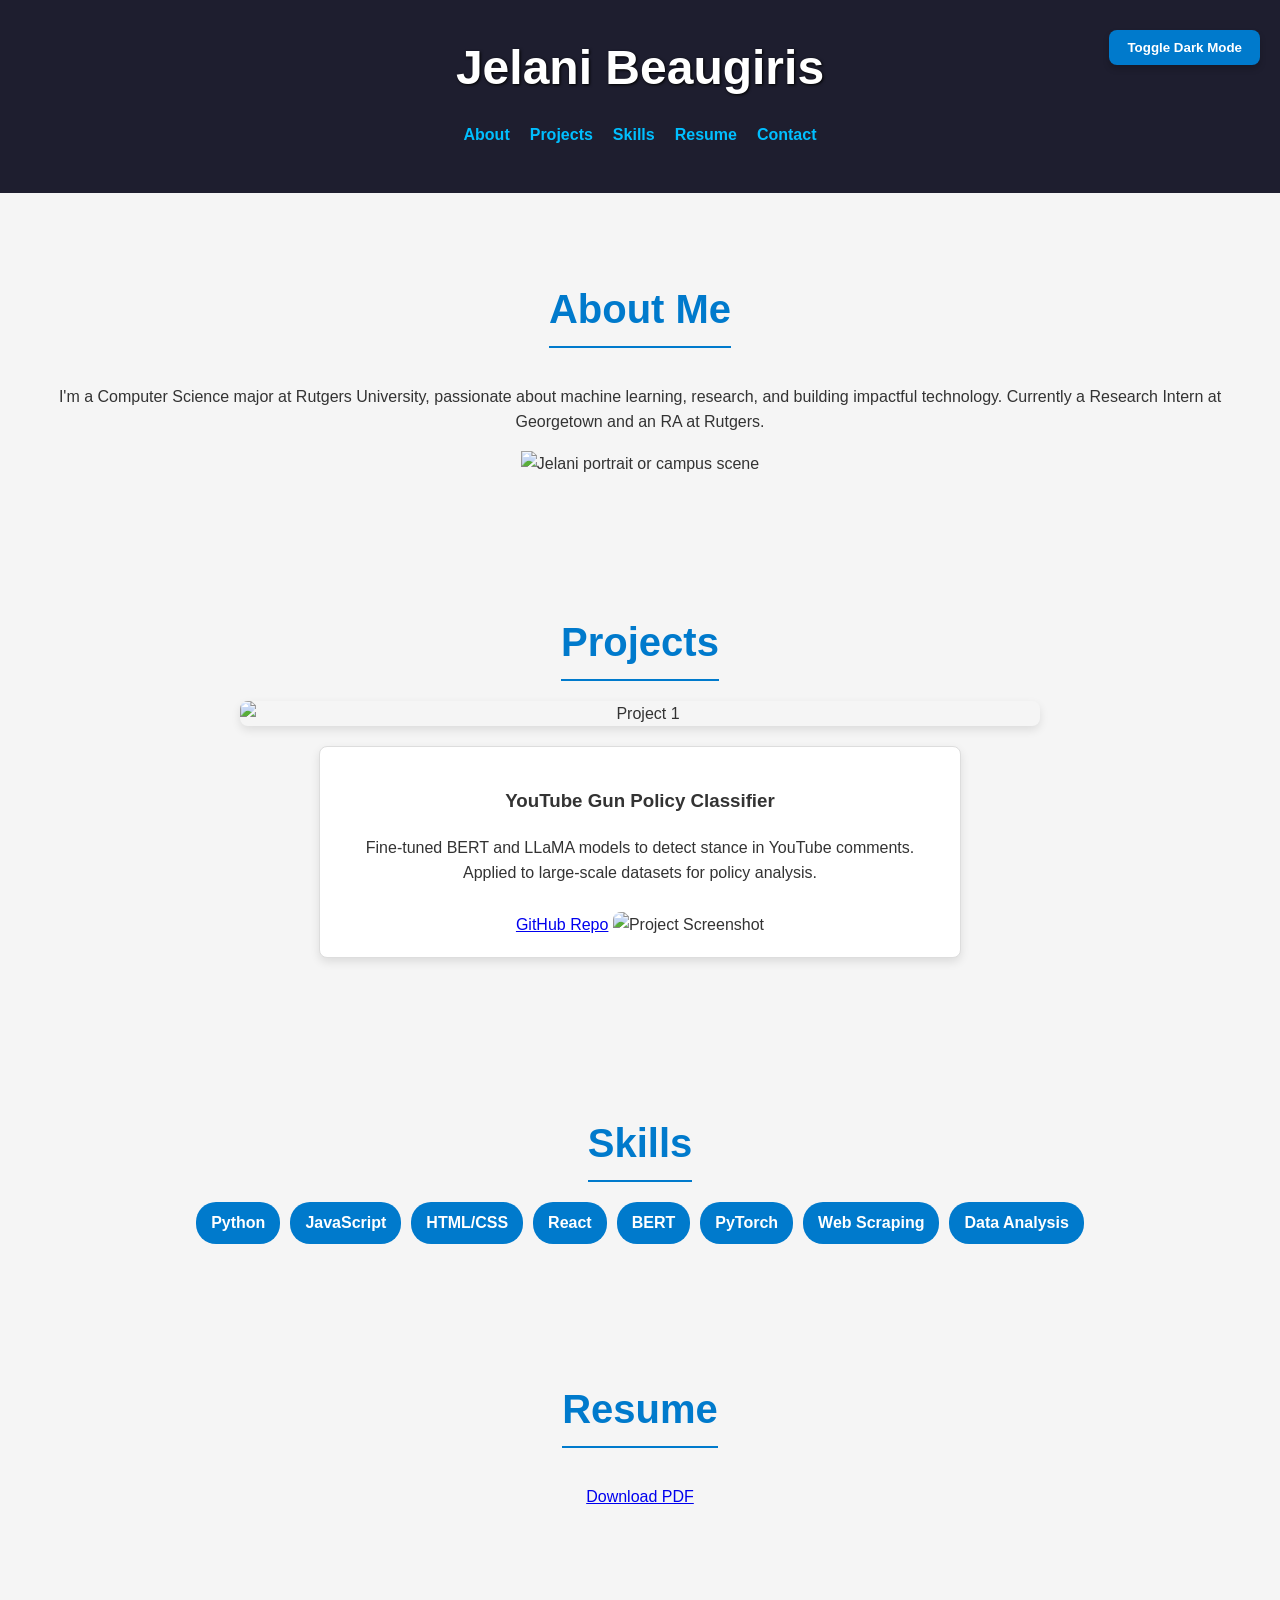
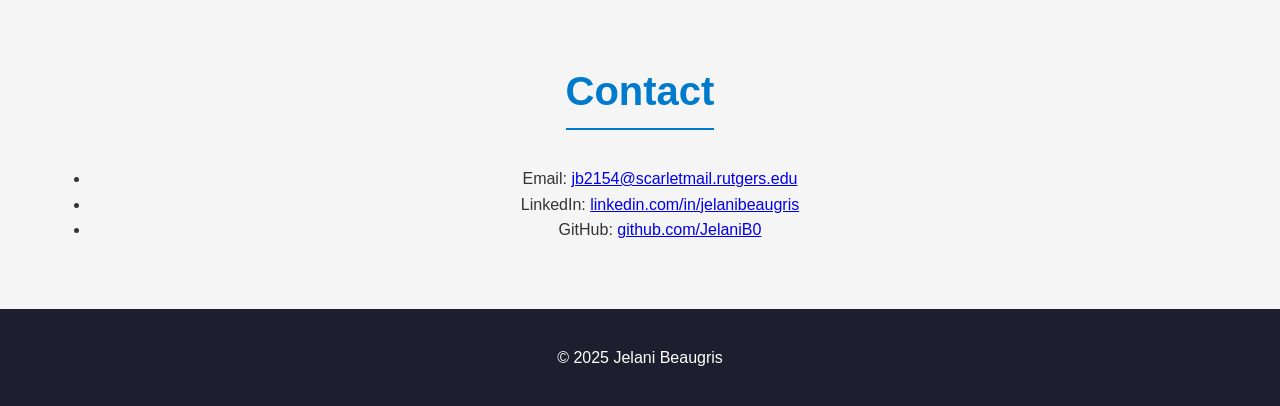
==== index.html @ 90a5022c "Initial commit" ====
<!DOCTYPE html>
<html lang="en">
<head>
  <meta charset="UTF-8">
  <meta name="viewport" content="width=device-width, initial-scale=1.0">
  <title>Jelani Beaugris | Portfolio</title>
  <link rel="stylesheet" href="style.css">
  <script defer src="script.js"></script>
  <style>
    body {
      font-family: 'Segoe UI', Tahoma, Geneva, Verdana, sans-serif;
      margin: 0;
      padding: 0;
      background-color: #f5f5f5;
      color: #333;
      transition: background-color 0.4s ease, color 0.4s ease;
    }

    header {
      background-color: #1e1e2f;
      color: white;
      padding: 30px;
      text-align: center;
      position: relative;
    }

    header h1 {
      font-size: 3em;
      margin: 0;
      text-shadow: 1px 1px 3px #000;
    }

    nav ul {
      list-style: none;
      padding: 0;
      display: flex;
      justify-content: center;
      margin-top: 15px;
    }

    nav li {
      margin: 0 15px;
    }

    nav a {
      text-decoration: none;
      color: #00bfff;
      font-weight: bold;
    }

    section {
      padding: 50px;
      text-align: center;
    }

    h2 {
      font-size: 2.5em;
      color: #007acc;
      border-bottom: 2px solid #007acc;
      display: inline-block;
      padding-bottom: 5px;
      margin-bottom: 20px;
    }

    .project {
      margin: 20px auto;
      padding: 20px;
      background: white;
      border-radius: 8px;
      max-width: 600px;
      box-shadow: 0 4px 10px rgba(0,0,0,0.1);
    }

    .project img {
      max-width: 100%;
      border-radius: 8px;
      margin-top: 10px;
    }

    #toggle-theme {
      position: absolute;
      top: 20px;
      right: 20px;
      padding: 10px 18px;
      background-color: #007acc;
      color: #fff;
      border: none;
      border-radius: 8px;
      cursor: pointer;
      font-weight: bold;
      z-index: 999;
      box-shadow: 0 4px 6px rgba(0, 0, 0, 0.2);
      transition: background-color 0.3s;
    }

    #toggle-theme:hover {
      background-color: #005f99;
    }

    .slider {
      max-width: 800px;
      margin: 0 auto;
      overflow: hidden;
      border-radius: 8px;
      box-shadow: 0 4px 10px rgba(0,0,0,0.1);
    }

    .slides {
      display: flex;
      width: 300%;
      animation: slide 12s infinite;
    }

    .slides img {
      width: 100%;
      object-fit: cover;
    }

    @keyframes slide {
      0% { transform: translateX(0); }
      33% { transform: translateX(-100%); }
      66% { transform: translateX(-200%); }
      100% { transform: translateX(0); }
    }

    .dark-mode {
      background-color: #121212;
      color: #e0e0e0;
    }

    .dark-mode header {
      background-color: #1a1a1a;
    }

    .dark-mode .project,
    .dark-mode section {
      background-color: #1e1e1e;
    }

    footer {
      text-align: center;
      padding: 20px;
      background-color: #1e1e2f;
      color: white;
    }

    .skills-list {
      display: flex;
      justify-content: center;
      flex-wrap: wrap;
      gap: 10px;
      font-weight: bold;
    }

    .skills-list span {
      background-color: #007acc;
      color: white;
      padding: 8px 15px;
      border-radius: 20px;
      animation: pop 0.6s ease-in-out;
    }

    @keyframes pop {
      0% { transform: scale(0.8); opacity: 0; }
      50% { transform: scale(1.1); opacity: 1; }
      100% { transform: scale(1); }
    }
  </style>
</head>
<body>
  <header>
    <button id="toggle-theme">Toggle Dark Mode</button>
    <h1>Jelani Beaugiris</h1>
    <nav>
      <ul>
        <li><a href="#about">About</a></li>
        <li><a href="#projects">Projects</a></li>
        <li><a href="#skills">Skills</a></li>
        <li><a href="#resume">Resume</a></li>
        <li><a href="#contact">Contact</a></li>
      </ul>
    </nav>
  </header>

  <section id="about">
    <h2>About Me</h2>
    <p>I'm a Computer Science major at Rutgers University, passionate about machine learning, research, and building impactful technology. Currently a Research Intern at Georgetown and an RA at Rutgers.</p>
    <img src="https://via.placeholder.com/400x200" alt="Jelani portrait or campus scene">
  </section>

  <section id="projects">
    <h2>Projects</h2>
    <div class="slider">
      <div class="slides">
        <img src="https://via.placeholder.com/800x300?text=Project+1" alt="Project 1">
        <img src="https://via.placeholder.com/800x300?text=Project+2" alt="Project 2">
        <img src="https://via.placeholder.com/800x300?text=Project+3" alt="Project 3">
      </div>
    </div>

    <div class="project">
      <h3>YouTube Gun Policy Classifier</h3>
      <p>Fine-tuned BERT and LLaMA models to detect stance in YouTube comments. Applied to large-scale datasets for policy analysis.</p>
      <a href="https://github.com/JelaniB0" target="_blank">GitHub Repo</a>
      <img src="https://via.placeholder.com/600x300" alt="Project Screenshot">
    </div>
  </section>

  <section id="skills">
    <h2>Skills</h2>
    <div class="skills-list">
      <span>Python</span>
      <span>JavaScript</span>
      <span>HTML/CSS</span>
      <span>React</span>
      <span>BERT</span>
      <span>PyTorch</span>
      <span>Web Scraping</span>
      <span>Data Analysis</span>
    </div>
  </section>

  <section id="resume">
    <h2>Resume</h2>
    <p><a href="resume.pdf" target="_blank">Download PDF</a></p>
  </section>

  <section id="contact">
    <h2>Contact</h2>
    <ul>
      <li>Email: <a href="mailto:jb2154@scarletmail.rutgers.edu">jb2154@scarletmail.rutgers.edu</a></li>
      <li>LinkedIn: <a href="https://linkedin.com/in/jelanibeaugris" target="_blank">linkedin.com/in/jelanibeaugris</a></li>
      <li>GitHub: <a href="https://github.com/JelaniB0" target="_blank">github.com/JelaniB0</a></li>
    </ul>
  </section>

  <footer>
    <p>&copy; 2025 Jelani Beaugris</p>
  </footer>

  <script>
    const toggleBtn = document.getElementById('toggle-theme');
    toggleBtn.addEventListener('click', () => {
      document.body.classList.toggle('dark-mode');
    });
  </script>
</body>
</html>
---- style.css ----
/* Main styles */
body {
  font-family: Arial, sans-serif;
  line-height: 1.6;
  margin: 0;
  padding: 0;
  background-color: #ffffff;
  color: #000000;
  transition: background-color 0.3s, color 0.3s;
}

body.dark-mode {
  background-color: #121212;
  color: #ffffff;
}

header {
  background-color: #f4f4f4;
  padding: 20px;
  text-align: center;
}

body.dark-mode header {
  background-color: #1e1e1e;
}

nav ul {
  list-style: none;
  padding: 0;
}

nav ul li {
  display: inline;
  margin: 0 10px;
}

section {
  padding: 20px;
}

.project {
  border: 1px solid #ddd;
  border-radius: 8px;
  padding: 15px;
  margin: 15px 0;
  transition: transform 0.3s ease, box-shadow 0.3s ease;
}

.project:hover {
  transform: scale(1.02);
  box-shadow: 0 4px 20px rgba(0, 0, 0, 0.1);
}

footer {
  text-align: center;
  padding: 15px;
  background-color: #f4f4f4;
}

body.dark-mode footer {
  background-color: #1e1e1e;
}

/* Toggle Button */
#toggle-theme {
  margin-top: 10px;
  padding: 8px 16px;
  background-color: #007acc;
  color: #fff;
  border: none;
  border-radius: 5px;
  cursor: pointer;
  font-weight: bold;
  transition: background-color 0.3s;
}

#toggle-theme:hover {
  background-color: #005f99;
}

/* Responsive Design */
@media (max-width: 600px) {
  nav ul li {
    display: block;
    margin: 10px 0;
  }

  header, section {
    padding: 10px;
  }

  .project {
    margin: 10px 0;
  }
}
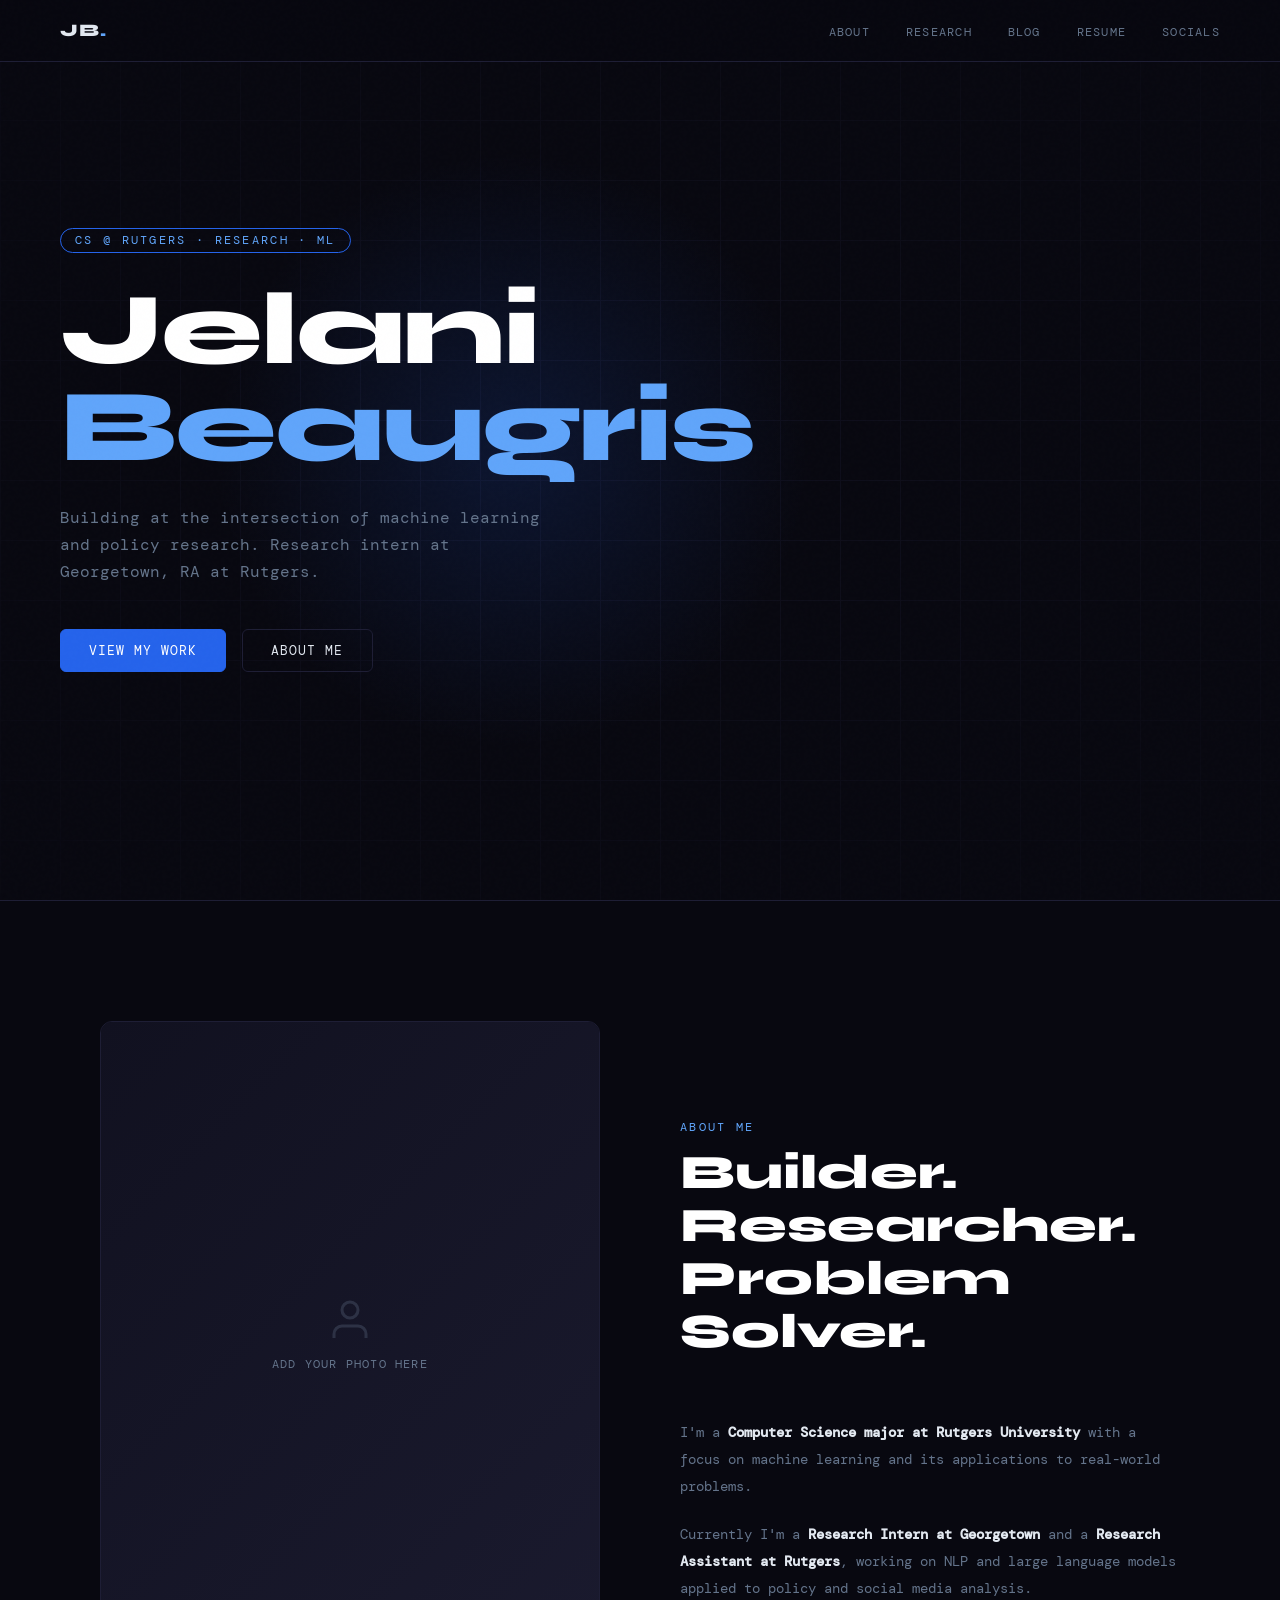
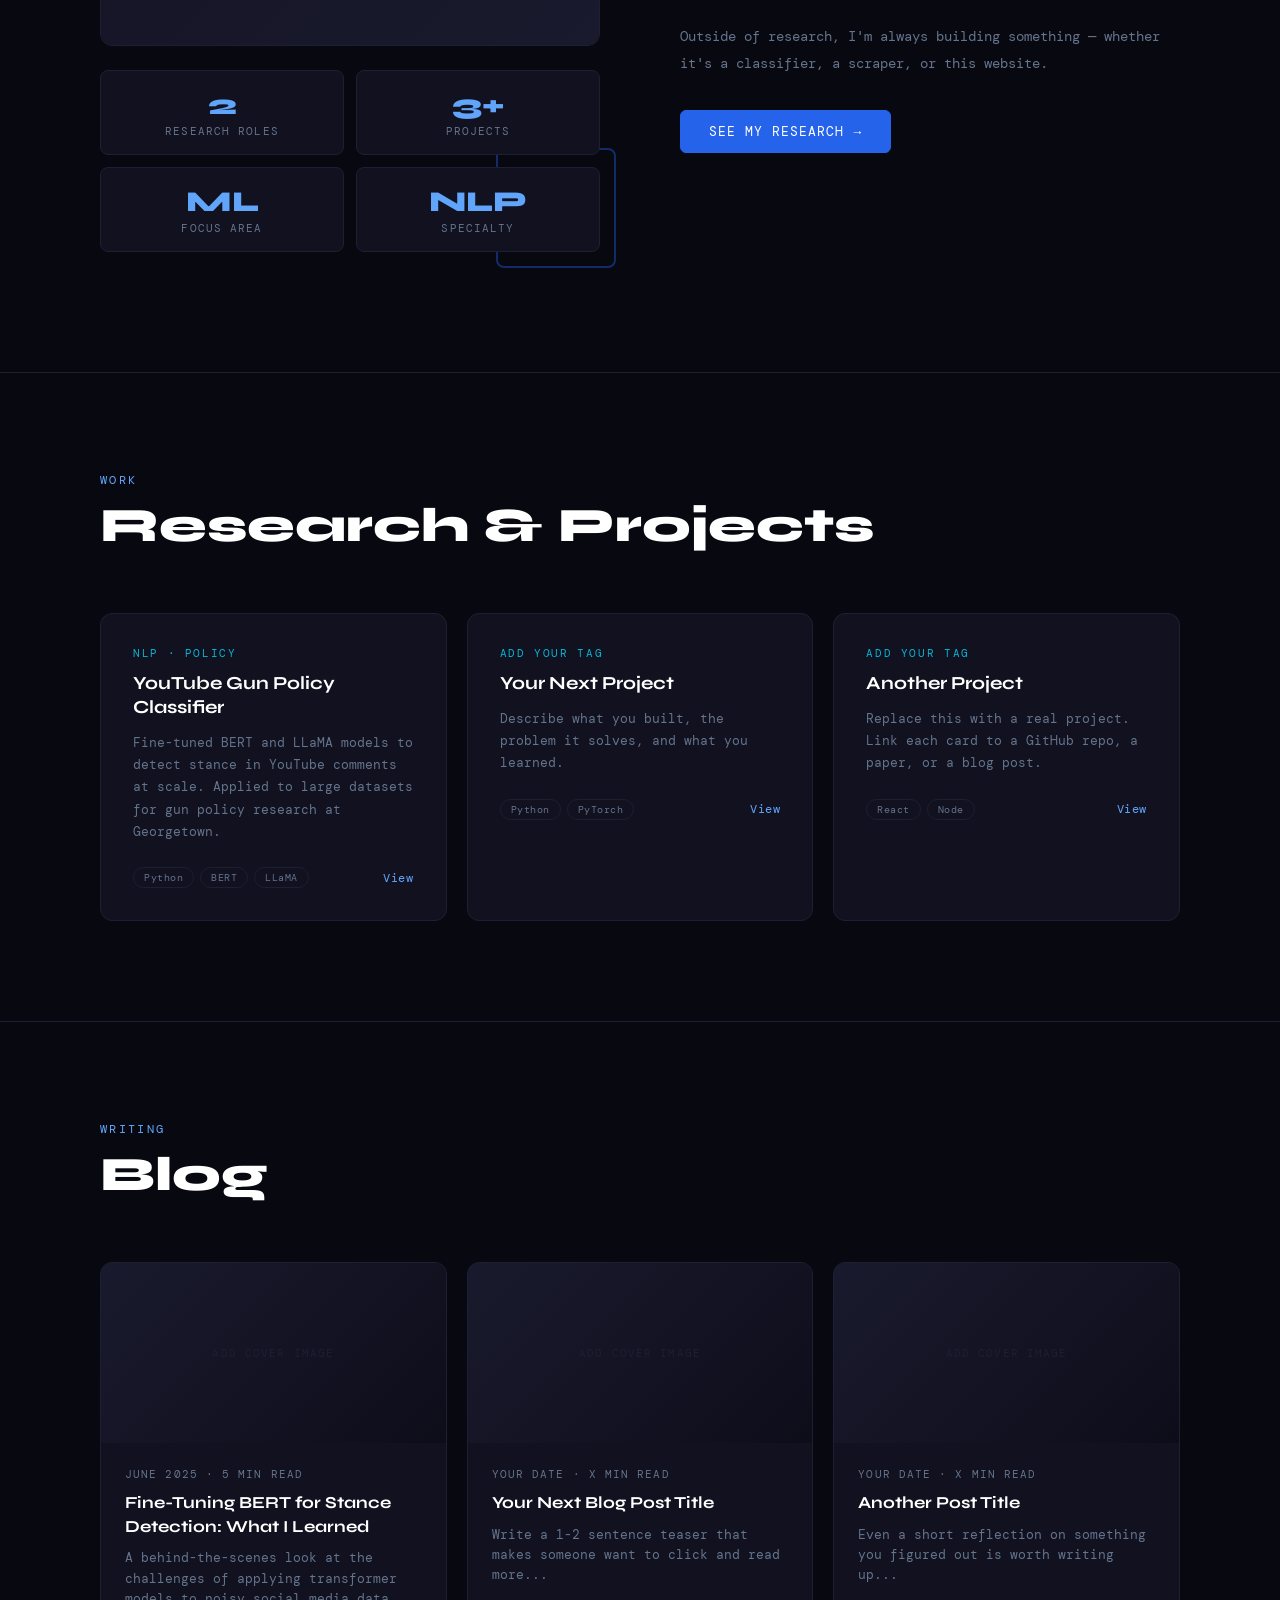
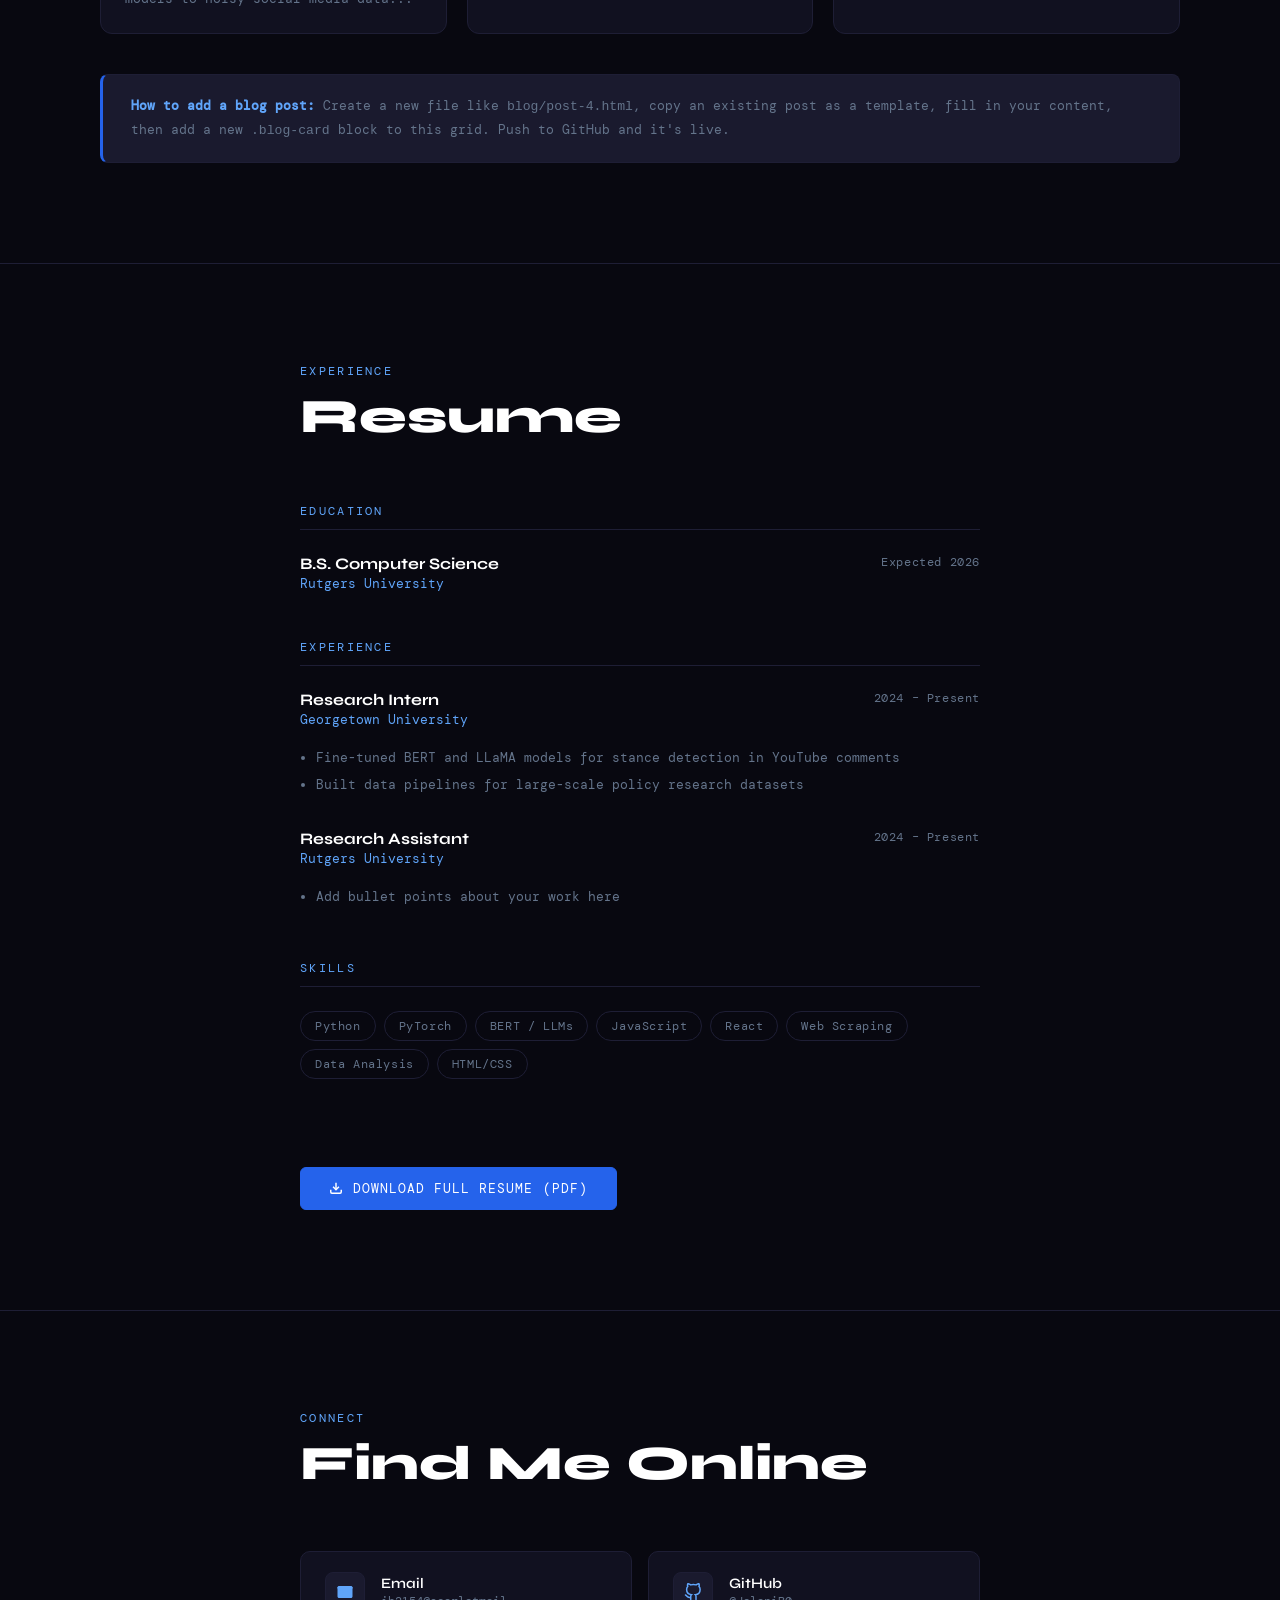
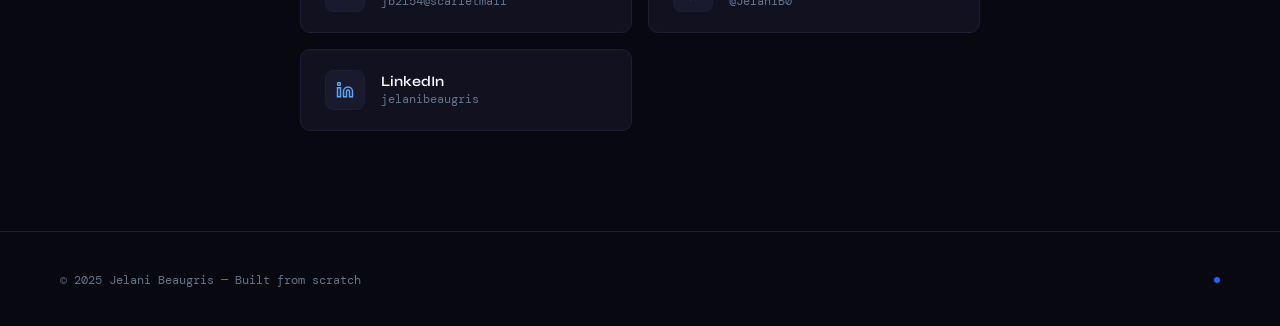
==== commit 2e6148f0: "update website" ====
--- a/index.html
+++ b/index.html
@@ -3,246 +3,240 @@
 <head>
   <meta charset="UTF-8">
   <meta name="viewport" content="width=device-width, initial-scale=1.0">
-  <title>Jelani Beaugris | Portfolio</title>
+  <title>Jelani Beaugris</title>
+  <link rel="preconnect" href="https://fonts.googleapis.com">
+  <link href="https://fonts.googleapis.com/css2?family=Syne:wght@400;600;700;800&family=DM+Mono:wght@300;400;500&display=swap" rel="stylesheet">
   <link rel="stylesheet" href="style.css">
-  <script defer src="script.js"></script>
-  <style>
-    body {
-      font-family: 'Segoe UI', Tahoma, Geneva, Verdana, sans-serif;
-      margin: 0;
-      padding: 0;
-      background-color: #f5f5f5;
-      color: #333;
-      transition: background-color 0.4s ease, color 0.4s ease;
-    }
-
-    header {
-      background-color: #1e1e2f;
-      color: white;
-      padding: 30px;
-      text-align: center;
-      position: relative;
-    }
-
-    header h1 {
-      font-size: 3em;
-      margin: 0;
-      text-shadow: 1px 1px 3px #000;
-    }
-
-    nav ul {
-      list-style: none;
-      padding: 0;
-      display: flex;
-      justify-content: center;
-      margin-top: 15px;
-    }
-
-    nav li {
-      margin: 0 15px;
-    }
-
-    nav a {
-      text-decoration: none;
-      color: #00bfff;
-      font-weight: bold;
-    }
-
-    section {
-      padding: 50px;
-      text-align: center;
-    }
-
-    h2 {
-      font-size: 2.5em;
-      color: #007acc;
-      border-bottom: 2px solid #007acc;
-      display: inline-block;
-      padding-bottom: 5px;
-      margin-bottom: 20px;
-    }
-
-    .project {
-      margin: 20px auto;
-      padding: 20px;
-      background: white;
-      border-radius: 8px;
-      max-width: 600px;
-      box-shadow: 0 4px 10px rgba(0,0,0,0.1);
-    }
-
-    .project img {
-      max-width: 100%;
-      border-radius: 8px;
-      margin-top: 10px;
-    }
-
-    #toggle-theme {
-      position: absolute;
-      top: 20px;
-      right: 20px;
-      padding: 10px 18px;
-      background-color: #007acc;
-      color: #fff;
-      border: none;
-      border-radius: 8px;
-      cursor: pointer;
-      font-weight: bold;
-      z-index: 999;
-      box-shadow: 0 4px 6px rgba(0, 0, 0, 0.2);
-      transition: background-color 0.3s;
-    }
-
-    #toggle-theme:hover {
-      background-color: #005f99;
-    }
-
-    .slider {
-      max-width: 800px;
-      margin: 0 auto;
-      overflow: hidden;
-      border-radius: 8px;
-      box-shadow: 0 4px 10px rgba(0,0,0,0.1);
-    }
-
-    .slides {
-      display: flex;
-      width: 300%;
-      animation: slide 12s infinite;
-    }
-
-    .slides img {
-      width: 100%;
-      object-fit: cover;
-    }
-
-    @keyframes slide {
-      0% { transform: translateX(0); }
-      33% { transform: translateX(-100%); }
-      66% { transform: translateX(-200%); }
-      100% { transform: translateX(0); }
-    }
-
-    .dark-mode {
-      background-color: #121212;
-      color: #e0e0e0;
-    }
-
-    .dark-mode header {
-      background-color: #1a1a1a;
-    }
-
-    .dark-mode .project,
-    .dark-mode section {
-      background-color: #1e1e1e;
-    }
-
-    footer {
-      text-align: center;
-      padding: 20px;
-      background-color: #1e1e2f;
-      color: white;
-    }
-
-    .skills-list {
-      display: flex;
-      justify-content: center;
-      flex-wrap: wrap;
-      gap: 10px;
-      font-weight: bold;
-    }
-
-    .skills-list span {
-      background-color: #007acc;
-      color: white;
-      padding: 8px 15px;
-      border-radius: 20px;
-      animation: pop 0.6s ease-in-out;
-    }
-
-    @keyframes pop {
-      0% { transform: scale(0.8); opacity: 0; }
-      50% { transform: scale(1.1); opacity: 1; }
-      100% { transform: scale(1); }
-    }
-  </style>
 </head>
 <body>
-  <header>
-    <button id="toggle-theme">Toggle Dark Mode</button>
-    <h1>Jelani Beaugiris</h1>
-    <nav>
-      <ul>
-        <li><a href="#about">About</a></li>
-        <li><a href="#projects">Projects</a></li>
-        <li><a href="#skills">Skills</a></li>
-        <li><a href="#resume">Resume</a></li>
-        <li><a href="#contact">Contact</a></li>
-      </ul>
-    </nav>
-  </header>
-
+
+  <!-- NAV -->
+  <nav>
+    <a href="#hero" class="nav-logo">JB<span>.</span></a>
+    <ul class="nav-links">
+      <li><a href="#about">About</a></li>
+      <li><a href="#research">Research</a></li>
+      <li><a href="#blog">Blog</a></li>
+      <li><a href="#resume">Resume</a></li>
+      <li><a href="#socials">Socials</a></li>
+    </ul>
+  </nav>
+
+  <!-- HERO -->
+  <section id="hero">
+    <div class="hero-grid-bg"></div>
+    <div class="hero-glow"></div>
+    <div class="hero-content">
+      <div class="hero-tag">CS @ Rutgers · Research · ML</div>
+      <h1 class="hero-name">
+        Jelani<br>
+        <span class="accent">Beaugris</span>
+      </h1>
+      <p class="hero-subtitle">
+        Building at the intersection of machine learning and policy research.
+        Research intern at Georgetown, RA at Rutgers.
+      </p>
+      <div class="hero-cta">
+        <a href="#research" class="btn btn-primary">View My Work</a>
+        <a href="#about" class="btn btn-ghost">About Me</a>
+      </div>
+    </div>
+  </section>
+
+  <div class="divider"></div>
+
+  <!-- ABOUT -->
   <section id="about">
-    <h2>About Me</h2>
-    <p>I'm a Computer Science major at Rutgers University, passionate about machine learning, research, and building impactful technology. Currently a Research Intern at Georgetown and an RA at Rutgers.</p>
-    <img src="https://via.placeholder.com/400x200" alt="Jelani portrait or campus scene">
-  </section>
-
-  <section id="projects">
-    <h2>Projects</h2>
-    <div class="slider">
-      <div class="slides">
-        <img src="https://via.placeholder.com/800x300?text=Project+1" alt="Project 1">
-        <img src="https://via.placeholder.com/800x300?text=Project+2" alt="Project 2">
-        <img src="https://via.placeholder.com/800x300?text=Project+3" alt="Project 3">
-      </div>
-    </div>
-
-    <div class="project">
-      <h3>YouTube Gun Policy Classifier</h3>
-      <p>Fine-tuned BERT and LLaMA models to detect stance in YouTube comments. Applied to large-scale datasets for policy analysis.</p>
-      <a href="https://github.com/JelaniB0" target="_blank">GitHub Repo</a>
-      <img src="https://via.placeholder.com/600x300" alt="Project Screenshot">
-    </div>
-  </section>
-
-  <section id="skills">
-    <h2>Skills</h2>
-    <div class="skills-list">
-      <span>Python</span>
-      <span>JavaScript</span>
-      <span>HTML/CSS</span>
-      <span>React</span>
-      <span>BERT</span>
-      <span>PyTorch</span>
-      <span>Web Scraping</span>
-      <span>Data Analysis</span>
-    </div>
-  </section>
-
-  <section id="resume">
-    <h2>Resume</h2>
-    <p><a href="resume.pdf" target="_blank">Download PDF</a></p>
-  </section>
-
-  <section id="contact">
-    <h2>Contact</h2>
-    <ul>
-      <li>Email: <a href="mailto:jb2154@scarletmail.rutgers.edu">jb2154@scarletmail.rutgers.edu</a></li>
-      <li>LinkedIn: <a href="https://linkedin.com/in/jelanibeaugris" target="_blank">linkedin.com/in/jelanibeaugris</a></li>
-      <li>GitHub: <a href="https://github.com/JelaniB0" target="_blank">github.com/JelaniB0</a></li>
-    </ul>
-  </section>
-
+    <div class="about-visual">
+      <div class="about-photo-frame">
+        <!-- REPLACE with your actual photo: <img src="me.jpg" alt="Jelani Beaugris"> -->
+        <div class="about-photo-placeholder">
+          <svg viewBox="0 0 24 24" fill="none" stroke="currentColor" stroke-width="1.5">
+            <path d="M20 21v-2a4 4 0 0 0-4-4H8a4 4 0 0 0-4 4v2"/>
+            <circle cx="12" cy="7" r="4"/>
+          </svg>
+          <span>ADD YOUR PHOTO HERE</span>
+        </div>
+      </div>
+      <div class="about-corner"></div>
+      <div class="about-stats">
+        <div class="stat-box"><div class="stat-number">2</div><div class="stat-label">Research Roles</div></div>
+        <div class="stat-box"><div class="stat-number">3+</div><div class="stat-label">Projects</div></div>
+        <div class="stat-box"><div class="stat-number">ML</div><div class="stat-label">Focus Area</div></div>
+        <div class="stat-box"><div class="stat-number">NLP</div><div class="stat-label">Specialty</div></div>
+      </div>
+    </div>
+
+    <div class="about-text">
+      <div class="section-label">About Me</div>
+      <h2 class="section-title">Builder.<br>Researcher.<br>Problem Solver.</h2>
+      <p>I'm a <strong>Computer Science major at Rutgers University</strong> with a focus on machine learning and its applications to real-world problems.</p>
+      <p>Currently I'm a <strong>Research Intern at Georgetown</strong> and a <strong>Research Assistant at Rutgers</strong>, working on NLP and large language models applied to policy and social media analysis.</p>
+      <p>Outside of research, I'm always building something — whether it's a classifier, a scraper, or this website.</p>
+      <a href="#research" class="btn btn-primary" style="margin-top: 12px; display: inline-block;">See My Research →</a>
+    </div>
+  </section>
+
+  <div class="divider"></div>
+
+  <!-- RESEARCH -->
+  <section id="research" style="max-width:1200px; margin:0 auto;">
+    <div class="section-label">Work</div>
+    <h2 class="section-title">Research & Projects</h2>
+    <div class="projects-grid">
+      <a href="https://github.com/JelaniB0" target="_blank" class="project-card">
+        <div class="project-tag">NLP · Policy</div>
+        <div class="project-title">YouTube Gun Policy Classifier</div>
+        <div class="project-desc">Fine-tuned BERT and LLaMA models to detect stance in YouTube comments at scale. Applied to large datasets for gun policy research at Georgetown.</div>
+        <div class="project-footer">
+          <div class="project-chips"><span class="chip">Python</span><span class="chip">BERT</span><span class="chip">LLaMA</span></div>
+          <span class="arrow-link">View</span>
+        </div>
+      </a>
+      <div class="project-card">
+        <div class="project-tag">Add Your Tag</div>
+        <div class="project-title">Your Next Project</div>
+        <div class="project-desc">Describe what you built, the problem it solves, and what you learned.</div>
+        <div class="project-footer">
+          <div class="project-chips"><span class="chip">Python</span><span class="chip">PyTorch</span></div>
+          <span class="arrow-link">View</span>
+        </div>
+      </div>
+      <div class="project-card">
+        <div class="project-tag">Add Your Tag</div>
+        <div class="project-title">Another Project</div>
+        <div class="project-desc">Replace this with a real project. Link each card to a GitHub repo, a paper, or a blog post.</div>
+        <div class="project-footer">
+          <div class="project-chips"><span class="chip">React</span><span class="chip">Node</span></div>
+          <span class="arrow-link">View</span>
+        </div>
+      </div>
+    </div>
+  </section>
+
+  <div class="divider"></div>
+
+  <!-- BLOG -->
+  <section id="blog" style="max-width:1200px; margin:0 auto;">
+    <div class="section-label">Writing</div>
+    <h2 class="section-title">Blog</h2>
+    <div class="blog-grid">
+      <a href="blog/post-1.html" class="blog-card">
+        <div class="blog-img"><span>ADD COVER IMAGE</span></div>
+        <div class="blog-body">
+          <div class="blog-meta">June 2025 · 5 min read</div>
+          <div class="blog-title">Fine-Tuning BERT for Stance Detection: What I Learned</div>
+          <div class="blog-excerpt">A behind-the-scenes look at the challenges of applying transformer models to noisy social media data...</div>
+        </div>
+      </a>
+      <a href="blog/post-2.html" class="blog-card">
+        <div class="blog-img"><span>ADD COVER IMAGE</span></div>
+        <div class="blog-body">
+          <div class="blog-meta">Your Date · X min read</div>
+          <div class="blog-title">Your Next Blog Post Title</div>
+          <div class="blog-excerpt">Write a 1-2 sentence teaser that makes someone want to click and read more...</div>
+        </div>
+      </a>
+      <a href="blog/post-3.html" class="blog-card">
+        <div class="blog-img"><span>ADD COVER IMAGE</span></div>
+        <div class="blog-body">
+          <div class="blog-meta">Your Date · X min read</div>
+          <div class="blog-title">Another Post Title</div>
+          <div class="blog-excerpt">Even a short reflection on something you figured out is worth writing up...</div>
+        </div>
+      </a>
+    </div>
+    <div class="blog-note">
+      <strong>How to add a blog post:</strong> Create a new file like <code>blog/post-4.html</code>, copy an existing post as a template, fill in your content, then add a new <code>.blog-card</code> block to this grid. Push to GitHub and it's live.
+    </div>
+  </section>
+
+  <div class="divider"></div>
+
+  <!-- RESUME -->
+  <section id="resume" style="max-width:800px; margin:0 auto;">
+    <div class="section-label">Experience</div>
+    <h2 class="section-title">Resume</h2>
+    <div class="resume-section">
+      <div class="resume-section-title">Education</div>
+      <div class="resume-entry">
+        <div><div class="resume-role">B.S. Computer Science</div><div class="resume-place">Rutgers University</div></div>
+        <div class="resume-date">Expected 2026</div>
+      </div>
+    </div>
+    <div class="resume-section">
+      <div class="resume-section-title">Experience</div>
+      <div class="resume-entry">
+        <div><div class="resume-role">Research Intern</div><div class="resume-place">Georgetown University</div></div>
+        <div class="resume-date">2024 – Present</div>
+        <ul class="resume-bullets">
+          <li>Fine-tuned BERT and LLaMA models for stance detection in YouTube comments</li>
+          <li>Built data pipelines for large-scale policy research datasets</li>
+        </ul>
+      </div>
+      <div class="resume-entry">
+        <div><div class="resume-role">Research Assistant</div><div class="resume-place">Rutgers University</div></div>
+        <div class="resume-date">2024 – Present</div>
+        <ul class="resume-bullets"><li>Add bullet points about your work here</li></ul>
+      </div>
+    </div>
+    <div class="resume-section">
+      <div class="resume-section-title">Skills</div>
+      <div class="project-chips" style="justify-content: flex-start; gap: 8px;">
+        <span class="chip" style="font-size:0.75rem; padding:6px 14px;">Python</span>
+        <span class="chip" style="font-size:0.75rem; padding:6px 14px;">PyTorch</span>
+        <span class="chip" style="font-size:0.75rem; padding:6px 14px;">BERT / LLMs</span>
+        <span class="chip" style="font-size:0.75rem; padding:6px 14px;">JavaScript</span>
+        <span class="chip" style="font-size:0.75rem; padding:6px 14px;">React</span>
+        <span class="chip" style="font-size:0.75rem; padding:6px 14px;">Web Scraping</span>
+        <span class="chip" style="font-size:0.75rem; padding:6px 14px;">Data Analysis</span>
+        <span class="chip" style="font-size:0.75rem; padding:6px 14px;">HTML/CSS</span>
+      </div>
+    </div>
+    <a href="resume.pdf" target="_blank" class="btn btn-primary resume-download">
+      <svg width="14" height="14" viewBox="0 0 24 24" fill="none" stroke="currentColor" stroke-width="2.5" style="flex-shrink:0">
+        <path d="M21 15v4a2 2 0 0 1-2 2H5a2 2 0 0 1-2-2v-4"/>
+        <polyline points="7 10 12 15 17 10"/>
+        <line x1="12" y1="15" x2="12" y2="3"/>
+      </svg>
+      Download Full Resume (PDF)
+    </a>
+  </section>
+
+  <div class="divider"></div>
+
+  <!-- SOCIALS -->
+  <section id="socials" style="max-width:800px; margin:0 auto;">
+    <div class="section-label">Connect</div>
+    <h2 class="section-title">Find Me Online</h2>
+    <div class="socials-grid">
+      <a href="mailto:jb2154@scarletmail.rutgers.edu" class="social-card">
+        <div class="social-icon">
+          <svg viewBox="0 0 24 24"><path d="M4 4h16c1.1 0 2 .9 2 2v12c0 1.1-.9 2-2 2H4c-1.1 0-2-.9-2-2V6c0-1.1.9-2 2-2z"/><polyline points="22,6 12,13 2,6" style="fill:none; stroke:var(--blue-light); stroke-width:2"/></svg>
+        </div>
+        <div><div class="social-name">Email</div><div class="social-handle">jb2154@scarletmail</div></div>
+      </a>
+      <a href="https://github.com/JelaniB0" target="_blank" class="social-card">
+        <div class="social-icon">
+          <svg viewBox="0 0 24 24"><path d="M9 19c-5 1.5-5-2.5-7-3m14 6v-3.87a3.37 3.37 0 0 0-.94-2.61c3.14-.35 6.44-1.54 6.44-7A5.44 5.44 0 0 0 20 4.77 5.07 5.07 0 0 0 19.91 1S18.73.65 16 2.48a13.38 13.38 0 0 0-7 0C6.27.65 5.09 1 5.09 1A5.07 5.07 0 0 0 5 4.77a5.44 5.44 0 0 0-1.5 3.78c0 5.42 3.3 6.61 6.44 7A3.37 3.37 0 0 0 9 18.13V22" style="fill:none; stroke:var(--blue-light); stroke-width:2; stroke-linecap:round"/></svg>
+        </div>
+        <div><div class="social-name">GitHub</div><div class="social-handle">@JelaniB0</div></div>
+      </a>
+      <a href="https://linkedin.com/in/jelanibeaugris" target="_blank" class="social-card">
+        <div class="social-icon">
+          <svg viewBox="0 0 24 24"><path d="M16 8a6 6 0 0 1 6 6v7h-4v-7a2 2 0 0 0-2-2 2 2 0 0 0-2 2v7h-4v-7a6 6 0 0 1 6-6zM2 9h4v12H2z" style="fill:none;stroke:var(--blue-light);stroke-width:2;stroke-linecap:round"/><circle cx="4" cy="4" r="2" style="fill:none;stroke:var(--blue-light);stroke-width:2"/></svg>
+        </div>
+        <div><div class="social-name">LinkedIn</div><div class="social-handle">jelanibeaugris</div></div>
+      </a>
+    </div>
+  </section>
+
+  <!-- FOOTER -->
   <footer>
-    <p>&copy; 2025 Jelani Beaugris</p>
+    <p>© 2025 Jelani Beaugris — Built from scratch</p>
+    <div class="footer-dot"></div>
   </footer>
 
-  <script>
-    const toggleBtn = document.getElementById('toggle-theme');
-    toggleBtn.addEventListener('click', () => {
-      document.body.classList.toggle('dark-mode');
-    });
-  </script>
+  <script src="script.js"></script>
 </body>
-</html>
+</html>
--- a/style.css
+++ b/style.css
@@ -1,95 +1,676 @@
-/* Main styles */
+:root {
+  --black: #080810;
+  --deep: #0d0d1a;
+  --card: #111120;
+  --border: #1e1e35;
+  --blue: #2563eb;
+  --blue-glow: #3b82f6;
+  --blue-light: #60a5fa;
+  --cyan: #06b6d4;
+  --text: #e2e8f0;
+  --muted: #64748b;
+  --faint: #1a1a2e;
+}
+
+* { box-sizing: border-box; margin: 0; padding: 0; }
+
+html { scroll-behavior: smooth; }
+
 body {
-  font-family: Arial, sans-serif;
+  font-family: 'DM Mono', monospace;
+  background-color: var(--black);
+  color: var(--text);
+  overflow-x: hidden;
+}
+
+/* ─── NOISE TEXTURE OVERLAY ─── */
+body::before {
+  content: '';
+  position: fixed;
+  inset: 0;
+  background-image: url("data:image/svg+xml,%3Csvg viewBox='0 0 256 256' xmlns='http://www.w3.org/2000/svg'%3E%3Cfilter id='noise'%3E%3CfeTurbulence type='fractalNoise' baseFrequency='0.9' numOctaves='4' stitchTiles='stitch'/%3E%3C/filter%3E%3Crect width='100%25' height='100%25' filter='url(%23noise)' opacity='0.03'/%3E%3C/svg%3E");
+  pointer-events: none;
+  z-index: 1000;
+  opacity: 0.4;
+}
+
+/* ─── NAVBAR ─── */
+nav {
+  position: fixed;
+  top: 0; left: 0; right: 0;
+  z-index: 100;
+  display: flex;
+  justify-content: space-between;
+  align-items: center;
+  padding: 20px 60px;
+  border-bottom: 1px solid var(--border);
+  background: rgba(8, 8, 16, 0.85);
+  backdrop-filter: blur(12px);
+}
+
+.nav-logo {
+  font-family: 'Syne', sans-serif;
+  font-weight: 800;
+  font-size: 1.1rem;
+  letter-spacing: 0.05em;
+  color: var(--text);
+  text-decoration: none;
+}
+
+.nav-logo span { color: var(--blue-light); }
+
+.nav-links {
+  display: flex;
+  gap: 36px;
+  list-style: none;
+}
+
+.nav-links a {
+  text-decoration: none;
+  color: var(--muted);
+  font-size: 0.78rem;
+  letter-spacing: 0.1em;
+  text-transform: uppercase;
+  transition: color 0.2s;
+}
+
+.nav-links a:hover { color: var(--blue-light); }
+
+/* ─── HERO ─── */
+#hero {
+  min-height: 100vh;
+  display: flex;
+  align-items: center;
+  padding: 0 60px;
+  position: relative;
+  overflow: hidden;
+}
+
+.hero-grid-bg {
+  position: absolute;
+  inset: 0;
+  background-image:
+    linear-gradient(var(--border) 1px, transparent 1px),
+    linear-gradient(90deg, var(--border) 1px, transparent 1px);
+  background-size: 60px 60px;
+  opacity: 0.3;
+  mask-image: radial-gradient(ellipse 80% 80% at 50% 50%, black 20%, transparent 100%);
+}
+
+.hero-glow {
+  position: absolute;
+  width: 600px;
+  height: 600px;
+  border-radius: 50%;
+  background: radial-gradient(circle, rgba(37,99,235,0.15) 0%, transparent 70%);
+  top: 50%;
+  left: 40%;
+  transform: translate(-50%, -50%);
+  pointer-events: none;
+}
+
+.hero-content {
+  position: relative;
+  z-index: 2;
+  max-width: 800px;
+}
+
+.hero-tag {
+  display: inline-block;
+  font-size: 0.72rem;
+  letter-spacing: 0.2em;
+  text-transform: uppercase;
+  color: var(--blue-light);
+  border: 1px solid var(--blue);
+  padding: 4px 14px;
+  border-radius: 100px;
+  margin-bottom: 28px;
+  animation: fadeUp 0.8s ease both;
+}
+
+.hero-name {
+  font-family: 'Syne', sans-serif;
+  font-weight: 800;
+  font-size: clamp(3rem, 8vw, 6.5rem);
+  line-height: 0.95;
+  letter-spacing: -0.02em;
+  color: #fff;
+  animation: fadeUp 0.8s 0.1s ease both;
+}
+
+.hero-name .accent { color: var(--blue-light); }
+
+.hero-subtitle {
+  margin-top: 28px;
+  font-size: 1rem;
+  color: var(--muted);
+  max-width: 480px;
+  line-height: 1.7;
+  animation: fadeUp 0.8s 0.2s ease both;
+}
+
+.hero-cta {
+  margin-top: 44px;
+  display: flex;
+  gap: 16px;
+  animation: fadeUp 0.8s 0.3s ease both;
+}
+
+.btn {
+  padding: 12px 28px;
+  border-radius: 6px;
+  font-family: 'DM Mono', monospace;
+  font-size: 0.8rem;
+  letter-spacing: 0.08em;
+  text-transform: uppercase;
+  cursor: pointer;
+  text-decoration: none;
+  transition: all 0.2s;
+}
+
+.btn-primary {
+  background: var(--blue);
+  color: #fff;
+  border: 1px solid var(--blue);
+}
+
+.btn-primary:hover {
+  background: var(--blue-glow);
+  box-shadow: 0 0 24px rgba(59,130,246,0.4);
+}
+
+.btn-ghost {
+  background: transparent;
+  color: var(--text);
+  border: 1px solid var(--border);
+}
+
+.btn-ghost:hover {
+  border-color: var(--blue-light);
+  color: var(--blue-light);
+}
+
+/* ─── SECTION BASE ─── */
+section {
+  padding: 100px 60px;
+  position: relative;
+}
+
+.section-label {
+  font-size: 0.72rem;
+  letter-spacing: 0.2em;
+  text-transform: uppercase;
+  color: var(--blue-light);
+  margin-bottom: 12px;
+}
+
+.section-title {
+  font-family: 'Syne', sans-serif;
+  font-weight: 800;
+  font-size: clamp(2rem, 4vw, 3rem);
+  color: #fff;
+  margin-bottom: 60px;
+  line-height: 1.1;
+}
+
+.divider {
+  width: 100%;
+  height: 1px;
+  background: var(--border);
+}
+
+/* ─── ABOUT ─── */
+#about {
+  display: grid;
+  grid-template-columns: 1fr 1fr;
+  gap: 80px;
+  align-items: center;
+  max-width: 1200px;
+  margin: 0 auto;
+  padding: 120px 60px;
+}
+
+.about-visual {
+  position: relative;
+}
+
+.about-photo-frame {
+  width: 100%;
+  aspect-ratio: 4/5;
+  border-radius: 12px;
+  overflow: hidden;
+  border: 1px solid var(--border);
+  position: relative;
+  background: var(--card);
+}
+
+.about-photo-frame img {
+  width: 100%;
+  height: 100%;
+  object-fit: cover;
+  opacity: 0.85;
+}
+
+.about-photo-placeholder {
+  width: 100%;
+  height: 100%;
+  display: flex;
+  flex-direction: column;
+  align-items: center;
+  justify-content: center;
+  color: var(--muted);
+  font-size: 0.75rem;
+  letter-spacing: 0.1em;
+  gap: 12px;
+  background: linear-gradient(135deg, var(--card) 0%, var(--faint) 100%);
+}
+
+.about-photo-placeholder svg {
+  width: 48px;
+  opacity: 0.3;
+}
+
+.about-corner {
+  position: absolute;
+  bottom: -16px;
+  right: -16px;
+  width: 120px;
+  height: 120px;
+  border: 2px solid var(--blue);
+  border-radius: 8px;
+  z-index: -1;
+  opacity: 0.4;
+}
+
+.about-stats {
+  display: grid;
+  grid-template-columns: 1fr 1fr;
+  gap: 12px;
+  margin-top: 24px;
+}
+
+.stat-box {
+  background: var(--card);
+  border: 1px solid var(--border);
+  border-radius: 8px;
+  padding: 16px;
+  text-align: center;
+}
+
+.stat-number {
+  font-family: 'Syne', sans-serif;
+  font-weight: 800;
+  font-size: 1.8rem;
+  color: var(--blue-light);
+}
+
+.stat-label {
+  font-size: 0.7rem;
+  color: var(--muted);
+  text-transform: uppercase;
+  letter-spacing: 0.1em;
+  margin-top: 2px;
+}
+
+.about-text p {
+  color: var(--muted);
+  line-height: 1.9;
+  font-size: 0.9rem;
+  margin-bottom: 20px;
+}
+
+.about-text p strong {
+  color: var(--text);
+}
+
+/* ─── RESEARCH / PROJECTS ─── */
+#research {
+  max-width: 1200px;
+  margin: 0 auto;
+}
+
+.projects-grid {
+  display: grid;
+  grid-template-columns: repeat(auto-fill, minmax(340px, 1fr));
+  gap: 20px;
+}
+
+.project-card {
+  background: var(--card);
+  border: 1px solid var(--border);
+  border-radius: 12px;
+  padding: 32px;
+  position: relative;
+  overflow: hidden;
+  transition: border-color 0.3s, transform 0.3s;
+  cursor: pointer;
+  text-decoration: none;
+  display: block;
+  color: inherit;
+}
+
+.project-card::before {
+  content: '';
+  position: absolute;
+  top: 0; left: 0; right: 0;
+  height: 2px;
+  background: linear-gradient(90deg, var(--blue), var(--cyan));
+  opacity: 0;
+  transition: opacity 0.3s;
+}
+
+.project-card:hover {
+  border-color: var(--blue);
+  transform: translateY(-4px);
+}
+
+.project-card:hover::before { opacity: 1; }
+
+.project-tag {
+  font-size: 0.68rem;
+  letter-spacing: 0.15em;
+  text-transform: uppercase;
+  color: var(--cyan);
+  margin-bottom: 12px;
+}
+
+.project-title {
+  font-family: 'Syne', sans-serif;
+  font-weight: 700;
+  font-size: 1.15rem;
+  color: #fff;
+  margin-bottom: 12px;
+  line-height: 1.3;
+}
+
+.project-desc {
+  font-size: 0.82rem;
+  color: var(--muted);
+  line-height: 1.7;
+  margin-bottom: 24px;
+}
+
+.project-footer {
+  display: flex;
+  justify-content: space-between;
+  align-items: center;
+}
+
+.project-chips {
+  display: flex;
+  gap: 6px;
+  flex-wrap: wrap;
+}
+
+.chip {
+  font-size: 0.65rem;
+  padding: 3px 10px;
+  border-radius: 100px;
+  border: 1px solid var(--border);
+  color: var(--muted);
+  letter-spacing: 0.05em;
+}
+
+.arrow-link {
+  font-size: 0.75rem;
+  color: var(--blue-light);
+  text-decoration: none;
+  letter-spacing: 0.05em;
+  transition: gap 0.2s;
+}
+
+.arrow-link:hover::after { content: ' →'; }
+
+/* ─── BLOG ─── */
+#blog {
+  max-width: 1200px;
+  margin: 0 auto;
+}
+
+.blog-grid {
+  display: grid;
+  grid-template-columns: repeat(auto-fill, minmax(320px, 1fr));
+  gap: 20px;
+}
+
+.blog-card {
+  background: var(--card);
+  border: 1px solid var(--border);
+  border-radius: 12px;
+  overflow: hidden;
+  transition: border-color 0.3s, transform 0.3s;
+  text-decoration: none;
+  color: inherit;
+  display: block;
+}
+
+.blog-card:hover {
+  border-color: var(--blue);
+  transform: translateY(-4px);
+}
+
+.blog-img {
+  width: 100%;
+  height: 180px;
+  object-fit: cover;
+  background: linear-gradient(135deg, var(--faint), var(--deep));
+  display: flex;
+  align-items: center;
+  justify-content: center;
+  color: var(--border);
+  font-size: 0.7rem;
+  letter-spacing: 0.1em;
+}
+
+.blog-body {
+  padding: 24px;
+}
+
+.blog-meta {
+  font-size: 0.68rem;
+  color: var(--muted);
+  letter-spacing: 0.1em;
+  text-transform: uppercase;
+  margin-bottom: 10px;
+}
+
+.blog-title {
+  font-family: 'Syne', sans-serif;
+  font-weight: 700;
+  font-size: 1.05rem;
+  color: #fff;
+  margin-bottom: 10px;
+  line-height: 1.4;
+}
+
+.blog-excerpt {
+  font-size: 0.8rem;
+  color: var(--muted);
   line-height: 1.6;
-  margin: 0;
-  padding: 0;
-  background-color: #ffffff;
-  color: #000000;
-  transition: background-color 0.3s, color 0.3s;
-}
-
-body.dark-mode {
-  background-color: #121212;
-  color: #ffffff;
-}
-
-header {
-  background-color: #f4f4f4;
-  padding: 20px;
-  text-align: center;
-}
-
-body.dark-mode header {
-  background-color: #1e1e1e;
-}
-
-nav ul {
-  list-style: none;
-  padding: 0;
-}
-
-nav ul li {
-  display: inline;
-  margin: 0 10px;
-}
-
-section {
-  padding: 20px;
-}
-
-.project {
-  border: 1px solid #ddd;
+}
+
+.blog-note {
+  margin-top: 40px;
+  padding: 20px 28px;
+  background: var(--faint);
+  border: 1px solid var(--border);
+  border-left: 3px solid var(--blue);
   border-radius: 8px;
-  padding: 15px;
-  margin: 15px 0;
-  transition: transform 0.3s ease, box-shadow 0.3s ease;
-}
-
-.project:hover {
-  transform: scale(1.02);
-  box-shadow: 0 4px 20px rgba(0, 0, 0, 0.1);
-}
-
+  font-size: 0.82rem;
+  color: var(--muted);
+  line-height: 1.7;
+}
+
+.blog-note strong { color: var(--blue-light); }
+
+/* ─── RESUME ─── */
+#resume {
+  max-width: 800px;
+  margin: 0 auto;
+}
+
+.resume-section { margin-bottom: 48px; }
+
+.resume-section-title {
+  font-size: 0.72rem;
+  letter-spacing: 0.2em;
+  text-transform: uppercase;
+  color: var(--blue-light);
+  border-bottom: 1px solid var(--border);
+  padding-bottom: 10px;
+  margin-bottom: 24px;
+}
+
+.resume-entry {
+  display: grid;
+  grid-template-columns: 1fr auto;
+  gap: 8px;
+  margin-bottom: 28px;
+}
+
+.resume-role {
+  font-family: 'Syne', sans-serif;
+  font-weight: 700;
+  font-size: 1rem;
+  color: #fff;
+}
+
+.resume-place {
+  font-size: 0.82rem;
+  color: var(--blue-light);
+  margin-top: 2px;
+}
+
+.resume-date {
+  font-size: 0.75rem;
+  color: var(--muted);
+  text-align: right;
+  letter-spacing: 0.05em;
+}
+
+.resume-bullets {
+  margin-top: 10px;
+  padding-left: 16px;
+  grid-column: 1 / -1;
+}
+
+.resume-bullets li {
+  font-size: 0.82rem;
+  color: var(--muted);
+  line-height: 1.8;
+  margin-bottom: 4px;
+}
+
+.resume-download {
+  display: inline-flex;
+  align-items: center;
+  gap: 10px;
+  margin-top: 40px;
+}
+
+/* ─── SOCIALS ─── */
+#socials {
+  max-width: 800px;
+  margin: 0 auto;
+}
+
+.socials-grid {
+  display: grid;
+  grid-template-columns: repeat(auto-fill, minmax(220px, 1fr));
+  gap: 16px;
+}
+
+.social-card {
+  display: flex;
+  align-items: center;
+  gap: 16px;
+  background: var(--card);
+  border: 1px solid var(--border);
+  border-radius: 10px;
+  padding: 20px 24px;
+  text-decoration: none;
+  color: inherit;
+  transition: border-color 0.3s, transform 0.3s;
+}
+
+.social-card:hover {
+  border-color: var(--blue);
+  transform: translateY(-3px);
+}
+
+.social-icon {
+  width: 40px;
+  height: 40px;
+  border-radius: 8px;
+  background: var(--faint);
+  border: 1px solid var(--border);
+  display: flex;
+  align-items: center;
+  justify-content: center;
+  flex-shrink: 0;
+}
+
+.social-icon svg {
+  width: 18px;
+  height: 18px;
+  fill: var(--blue-light);
+}
+
+.social-name {
+  font-family: 'Syne', sans-serif;
+  font-weight: 600;
+  font-size: 0.9rem;
+  color: #fff;
+}
+
+.social-handle {
+  font-size: 0.72rem;
+  color: var(--muted);
+  margin-top: 2px;
+}
+
+/* ─── FOOTER ─── */
 footer {
-  text-align: center;
-  padding: 15px;
-  background-color: #f4f4f4;
-}
-
-body.dark-mode footer {
-  background-color: #1e1e1e;
-}
-
-/* Toggle Button */
-#toggle-theme {
-  margin-top: 10px;
-  padding: 8px 16px;
-  background-color: #007acc;
-  color: #fff;
-  border: none;
-  border-radius: 5px;
-  cursor: pointer;
-  font-weight: bold;
-  transition: background-color 0.3s;
-}
-
-#toggle-theme:hover {
-  background-color: #005f99;
-}
-
-/* Responsive Design */
-@media (max-width: 600px) {
-  nav ul li {
-    display: block;
-    margin: 10px 0;
+  border-top: 1px solid var(--border);
+  padding: 40px 60px;
+  display: flex;
+  justify-content: space-between;
+  align-items: center;
+}
+
+footer p {
+  font-size: 0.75rem;
+  color: var(--muted);
+}
+
+.footer-dot {
+  width: 6px;
+  height: 6px;
+  border-radius: 50%;
+  background: var(--blue);
+  animation: pulse 2s infinite;
+}
+
+@keyframes pulse {
+  0%, 100% { opacity: 1; box-shadow: 0 0 0 0 rgba(37,99,235,0.4); }
+  50% { opacity: 0.7; box-shadow: 0 0 0 6px rgba(37,99,235,0); }
+}
+
+@keyframes fadeUp {
+  from { opacity: 0; transform: translateY(24px); }
+  to { opacity: 1; transform: translateY(0); }
+}
+
+/* ─── RESPONSIVE ─── */
+@media (max-width: 768px) {
+  nav { padding: 16px 24px; }
+  .nav-links { display: none; }
+  #hero { padding: 0 24px; }
+  #about {
+    grid-template-columns: 1fr;
+    padding: 80px 24px;
+    gap: 48px;
   }
-
-  header, section {
-    padding: 10px;
-  }
-
-  .project {
-    margin: 10px 0;
-  }
-}
+  section { padding: 80px 24px; }
+  footer { padding: 32px 24px; flex-direction: column; gap: 16px; text-align: center; }
+}
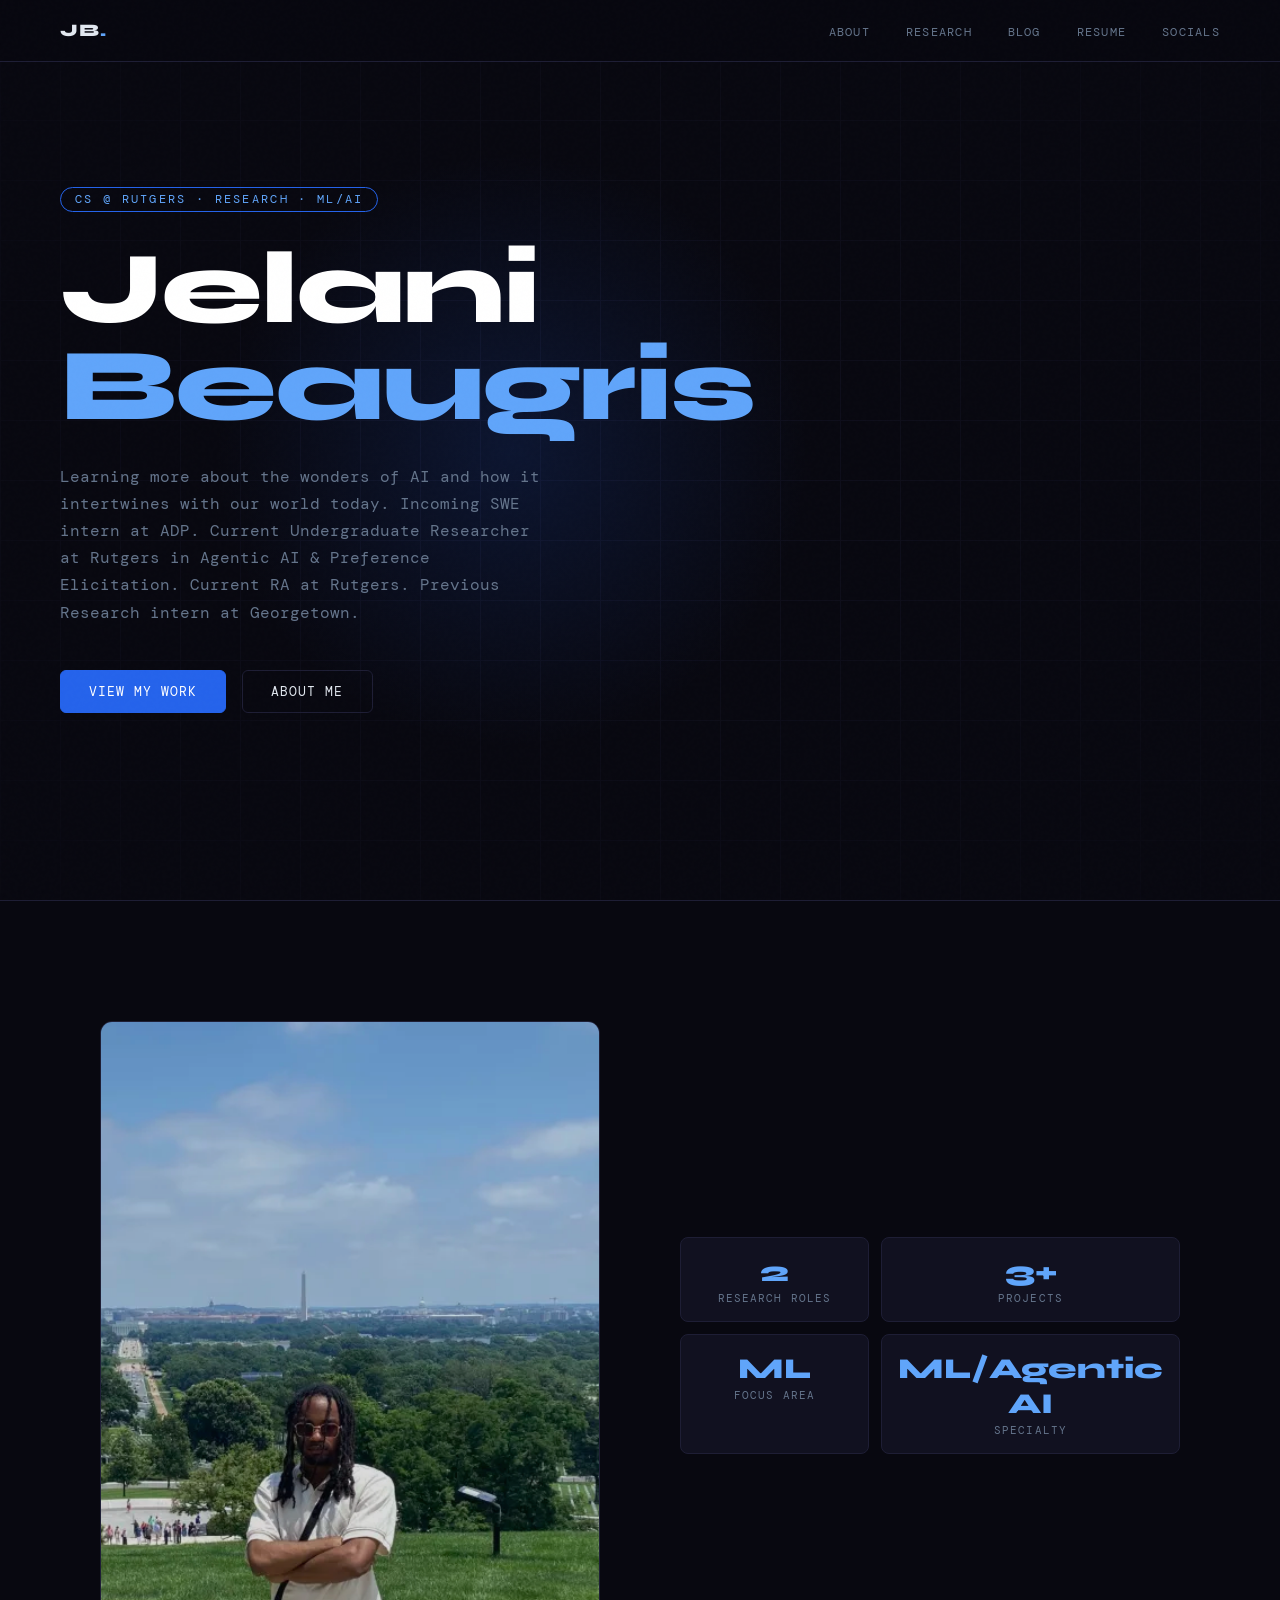
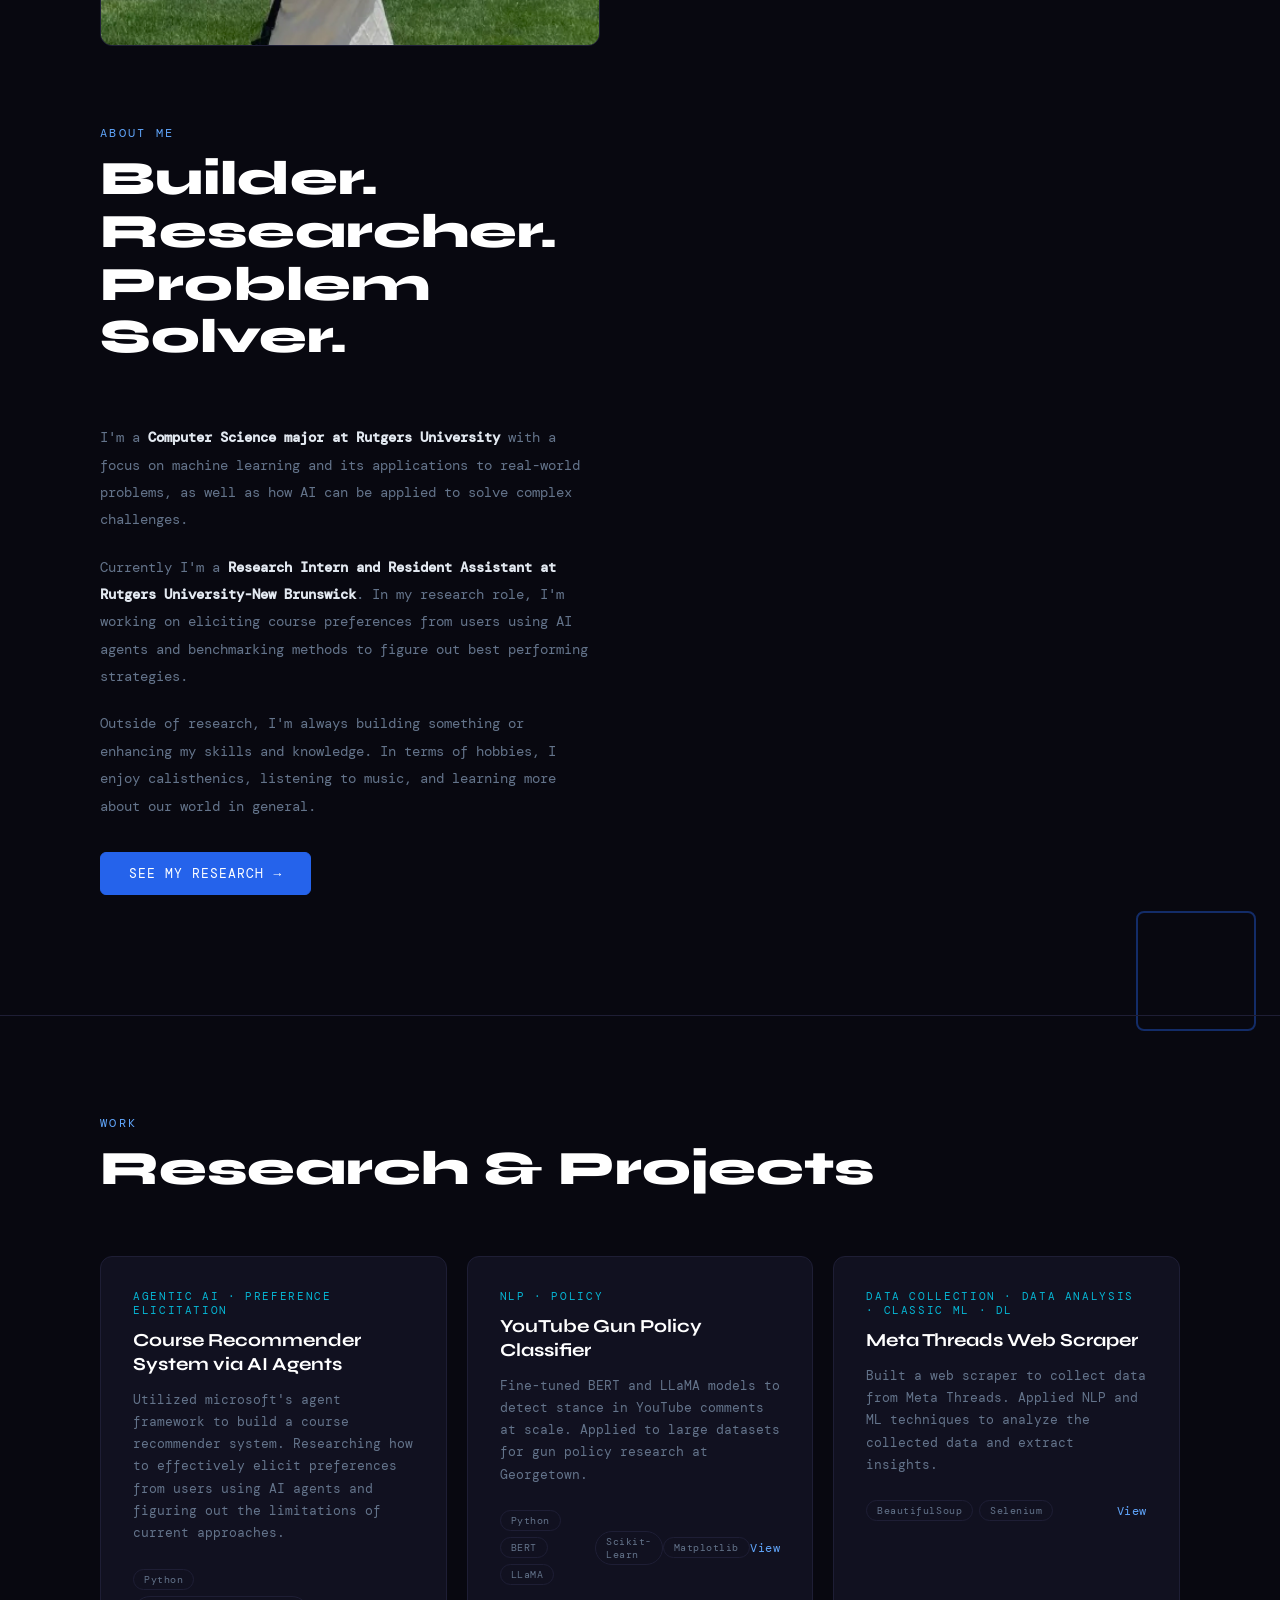
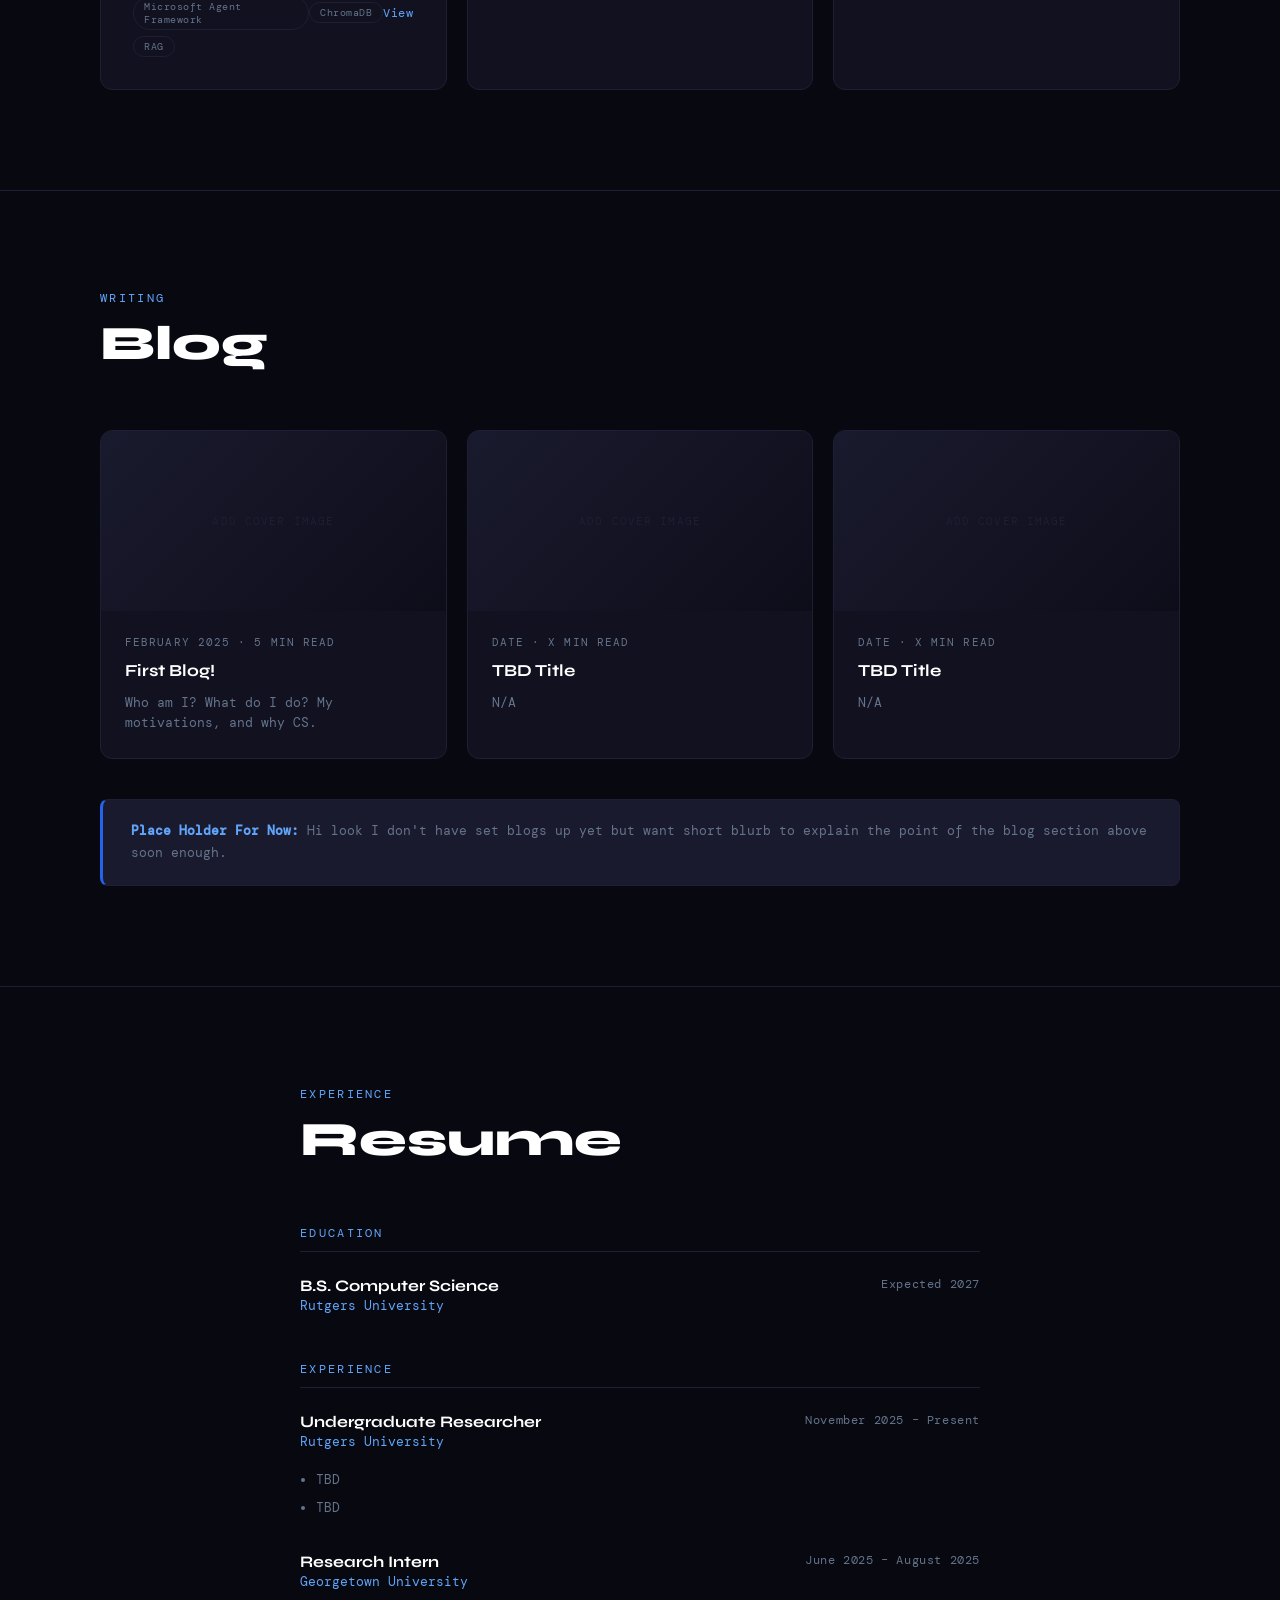
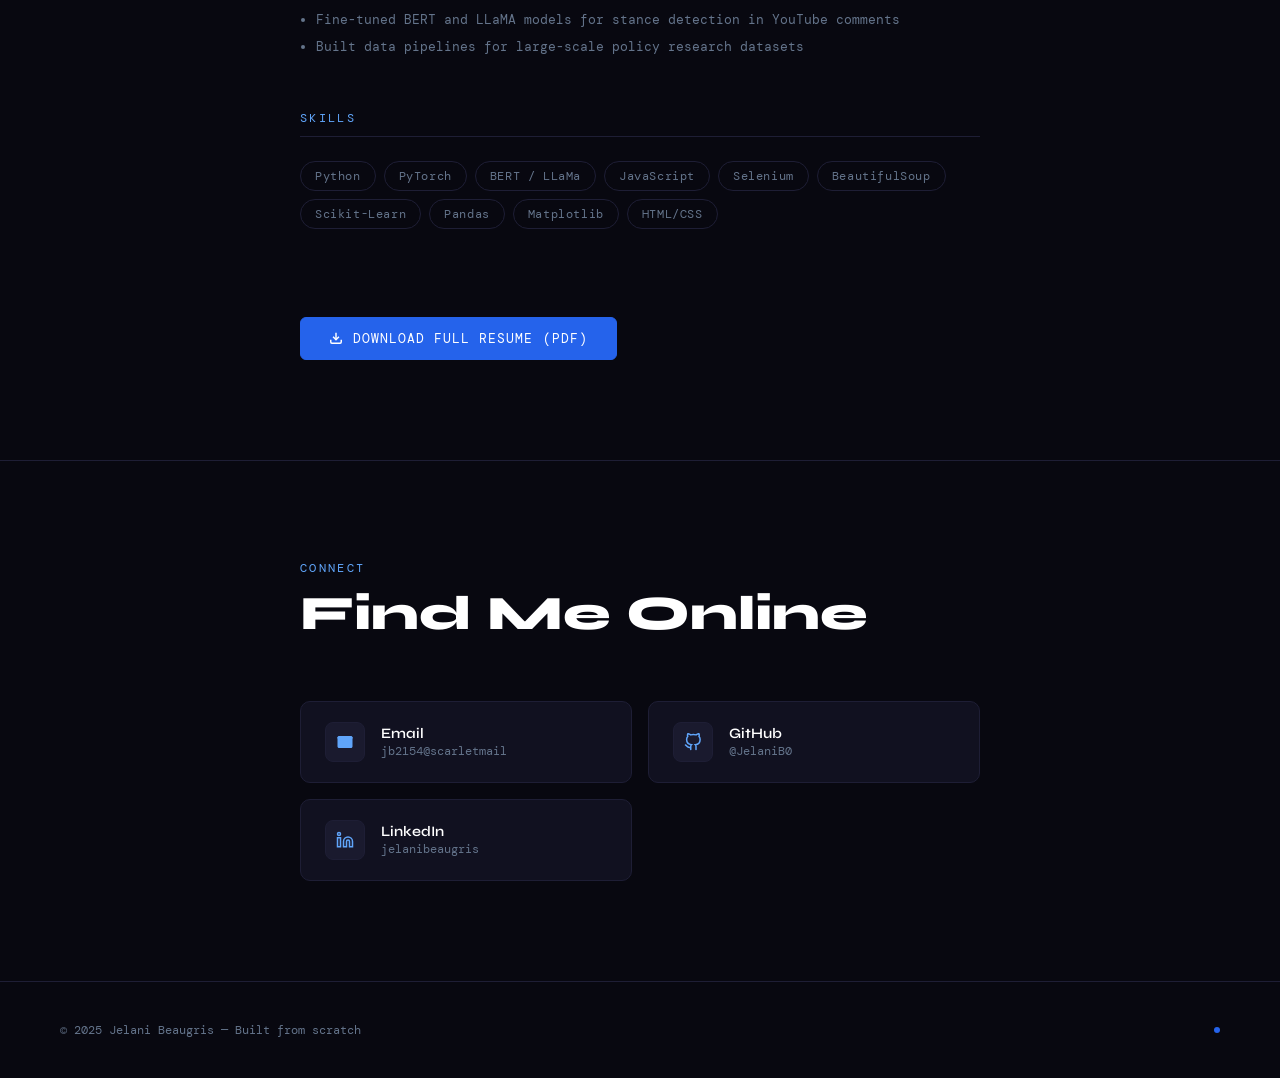
==== commit 9b9e8e60: "more updates to website" ====
--- a/index.html
+++ b/index.html
@@ -27,14 +27,14 @@
     <div class="hero-grid-bg"></div>
     <div class="hero-glow"></div>
     <div class="hero-content">
-      <div class="hero-tag">CS @ Rutgers · Research · ML</div>
+      <div class="hero-tag">CS @ Rutgers · Research · ML/AI</div>
       <h1 class="hero-name">
         Jelani<br>
         <span class="accent">Beaugris</span>
       </h1>
       <p class="hero-subtitle">
-        Building at the intersection of machine learning and policy research.
-        Research intern at Georgetown, RA at Rutgers.
+        Learning more about the wonders of AI and how it intertwines with our world today.
+        Incoming SWE intern at ADP. Current Undergraduate Researcher at Rutgers in Agentic AI & Preference Elicitation. Current RA at Rutgers. Previous Research intern at Georgetown.
       </p>
       <div class="hero-cta">
         <a href="#research" class="btn btn-primary">View My Work</a>
@@ -50,7 +50,7 @@
     <div class="about-visual">
       <div class="about-photo-frame">
         <!-- REPLACE with your actual photo: <img src="me.jpg" alt="Jelani Beaugris"> -->
-        <div class="about-photo-placeholder">
+        <img src="websiteimg.png" alt="Jelani Beaugris">
           <svg viewBox="0 0 24 24" fill="none" stroke="currentColor" stroke-width="1.5">
             <path d="M20 21v-2a4 4 0 0 0-4-4H8a4 4 0 0 0-4 4v2"/>
             <circle cx="12" cy="7" r="4"/>
@@ -63,16 +63,16 @@
         <div class="stat-box"><div class="stat-number">2</div><div class="stat-label">Research Roles</div></div>
         <div class="stat-box"><div class="stat-number">3+</div><div class="stat-label">Projects</div></div>
         <div class="stat-box"><div class="stat-number">ML</div><div class="stat-label">Focus Area</div></div>
-        <div class="stat-box"><div class="stat-number">NLP</div><div class="stat-label">Specialty</div></div>
+        <div class="stat-box"><div class="stat-number">ML/Agentic AI</div><div class="stat-label">Specialty</div></div>
       </div>
     </div>
 
     <div class="about-text">
       <div class="section-label">About Me</div>
       <h2 class="section-title">Builder.<br>Researcher.<br>Problem Solver.</h2>
-      <p>I'm a <strong>Computer Science major at Rutgers University</strong> with a focus on machine learning and its applications to real-world problems.</p>
-      <p>Currently I'm a <strong>Research Intern at Georgetown</strong> and a <strong>Research Assistant at Rutgers</strong>, working on NLP and large language models applied to policy and social media analysis.</p>
-      <p>Outside of research, I'm always building something — whether it's a classifier, a scraper, or this website.</p>
+      <p>I'm a <strong>Computer Science major at Rutgers University</strong> with a focus on machine learning and its applications to real-world problems, as well as how AI can be applied to solve complex challenges.</p>
+      <p>Currently I'm a <strong>Research Intern and Resident Assistant at Rutgers University-New Brunswick</strong>. In my research role, I'm working on eliciting course preferences from users using AI agents and benchmarking methods to figure out best performing strategies.</p>
+      <p>Outside of research, I'm always building something or enhancing my skills and knowledge. In terms of hobbies, I enjoy calisthenics, listening to music, and learning more about our world in general.</p>
       <a href="#research" class="btn btn-primary" style="margin-top: 12px; display: inline-block;">See My Research →</a>
     </div>
   </section>
@@ -85,29 +85,29 @@
     <h2 class="section-title">Research & Projects</h2>
     <div class="projects-grid">
       <a href="https://github.com/JelaniB0" target="_blank" class="project-card">
+        <div class="project-tag">Agentic AI · Preference Elicitation</div>
+        <div class="project-title">Course Recommender System via AI Agents</div>
+        <div class="project-desc">Utilized microsoft's agent framework to build a course recommender system. Researching how to effectively elicit preferences from users using AI agents and figuring out the limitations of current approaches.</div>
+        <div class="project-footer">
+          <div class="project-chips"><span class="chip">Python</span><span class="chip">Microsoft Agent Framework</span><span class="chip">RAG</span></div><span class="chip">ChromaDB</span>
+          <span class="arrow-link">View</span>
+        </div>
+      </a>
+      <div class="project-card">
         <div class="project-tag">NLP · Policy</div>
         <div class="project-title">YouTube Gun Policy Classifier</div>
         <div class="project-desc">Fine-tuned BERT and LLaMA models to detect stance in YouTube comments at scale. Applied to large datasets for gun policy research at Georgetown.</div>
         <div class="project-footer">
-          <div class="project-chips"><span class="chip">Python</span><span class="chip">BERT</span><span class="chip">LLaMA</span></div>
+          <div class="project-chips"><span class="chip">Python</span><span class="chip">BERT</span><span class="chip">LLaMA</span></div><span class="chip">Scikit-Learn</span><span class="chip">Matplotlib</span>
           <span class="arrow-link">View</span>
         </div>
-      </a>
+      </div>
       <div class="project-card">
-        <div class="project-tag">Add Your Tag</div>
-        <div class="project-title">Your Next Project</div>
-        <div class="project-desc">Describe what you built, the problem it solves, and what you learned.</div>
+        <div class="project-tag">Data Collection · Data Analysis · Classic ML · DL</div>
+        <div class="project-title">Meta Threads Web Scraper</div>
+        <div class="project-desc">Built a web scraper to collect data from Meta Threads. Applied NLP and ML techniques to analyze the collected data and extract insights.</div>
         <div class="project-footer">
-          <div class="project-chips"><span class="chip">Python</span><span class="chip">PyTorch</span></div>
-          <span class="arrow-link">View</span>
-        </div>
-      </div>
-      <div class="project-card">
-        <div class="project-tag">Add Your Tag</div>
-        <div class="project-title">Another Project</div>
-        <div class="project-desc">Replace this with a real project. Link each card to a GitHub repo, a paper, or a blog post.</div>
-        <div class="project-footer">
-          <div class="project-chips"><span class="chip">React</span><span class="chip">Node</span></div>
+          <div class="project-chips"><span class="chip">BeautifulSoup</span><span class="chip">Selenium</span></div>
           <span class="arrow-link">View</span>
         </div>
       </div>
@@ -124,30 +124,30 @@
       <a href="blog/post-1.html" class="blog-card">
         <div class="blog-img"><span>ADD COVER IMAGE</span></div>
         <div class="blog-body">
-          <div class="blog-meta">June 2025 · 5 min read</div>
-          <div class="blog-title">Fine-Tuning BERT for Stance Detection: What I Learned</div>
-          <div class="blog-excerpt">A behind-the-scenes look at the challenges of applying transformer models to noisy social media data...</div>
+          <div class="blog-meta">February 2025 · 5 min read</div>
+          <div class="blog-title">First Blog!</div>
+          <div class="blog-excerpt">Who am I? What do I do? My motivations, and why CS. </div>
         </div>
       </a>
       <a href="blog/post-2.html" class="blog-card">
         <div class="blog-img"><span>ADD COVER IMAGE</span></div>
         <div class="blog-body">
-          <div class="blog-meta">Your Date · X min read</div>
-          <div class="blog-title">Your Next Blog Post Title</div>
-          <div class="blog-excerpt">Write a 1-2 sentence teaser that makes someone want to click and read more...</div>
+          <div class="blog-meta">Date · X min read</div>
+          <div class="blog-title">TBD Title</div>
+          <div class="blog-excerpt">N/A</div>
         </div>
       </a>
       <a href="blog/post-3.html" class="blog-card">
         <div class="blog-img"><span>ADD COVER IMAGE</span></div>
         <div class="blog-body">
-          <div class="blog-meta">Your Date · X min read</div>
-          <div class="blog-title">Another Post Title</div>
-          <div class="blog-excerpt">Even a short reflection on something you figured out is worth writing up...</div>
+          <div class="blog-meta">Date · X min read</div>
+          <div class="blog-title">TBD Title</div>
+          <div class="blog-excerpt">N/A</div>
         </div>
       </a>
     </div>
     <div class="blog-note">
-      <strong>How to add a blog post:</strong> Create a new file like <code>blog/post-4.html</code>, copy an existing post as a template, fill in your content, then add a new <code>.blog-card</code> block to this grid. Push to GitHub and it's live.
+      <strong>Place Holder For Now:</strong> Hi look I don't have set blogs up yet but want short blurb to explain the point of the blog section above soon enough. 
     </div>
   </section>
 
@@ -161,23 +161,26 @@
       <div class="resume-section-title">Education</div>
       <div class="resume-entry">
         <div><div class="resume-role">B.S. Computer Science</div><div class="resume-place">Rutgers University</div></div>
-        <div class="resume-date">Expected 2026</div>
+        <div class="resume-date">Expected 2027</div>
       </div>
     </div>
     <div class="resume-section">
       <div class="resume-section-title">Experience</div>
       <div class="resume-entry">
+        <div><div class="resume-role">Undergraduate Researcher</div><div class="resume-place">Rutgers University</div></div>
+        <div class="resume-date">November 2025 – Present</div>
+        <ul class="resume-bullets">
+          <li>TBD</li>
+          <li>TBD</li>
+        </ul>
+      </div>
+      <div class="resume-entry">
         <div><div class="resume-role">Research Intern</div><div class="resume-place">Georgetown University</div></div>
-        <div class="resume-date">2024 – Present</div>
+        <div class="resume-date">June 2025 – August 2025</div>
         <ul class="resume-bullets">
           <li>Fine-tuned BERT and LLaMA models for stance detection in YouTube comments</li>
           <li>Built data pipelines for large-scale policy research datasets</li>
         </ul>
-      </div>
-      <div class="resume-entry">
-        <div><div class="resume-role">Research Assistant</div><div class="resume-place">Rutgers University</div></div>
-        <div class="resume-date">2024 – Present</div>
-        <ul class="resume-bullets"><li>Add bullet points about your work here</li></ul>
       </div>
     </div>
     <div class="resume-section">
@@ -185,11 +188,13 @@
       <div class="project-chips" style="justify-content: flex-start; gap: 8px;">
         <span class="chip" style="font-size:0.75rem; padding:6px 14px;">Python</span>
         <span class="chip" style="font-size:0.75rem; padding:6px 14px;">PyTorch</span>
-        <span class="chip" style="font-size:0.75rem; padding:6px 14px;">BERT / LLMs</span>
+        <span class="chip" style="font-size:0.75rem; padding:6px 14px;">BERT / LLaMa</span>
         <span class="chip" style="font-size:0.75rem; padding:6px 14px;">JavaScript</span>
-        <span class="chip" style="font-size:0.75rem; padding:6px 14px;">React</span>
-        <span class="chip" style="font-size:0.75rem; padding:6px 14px;">Web Scraping</span>
-        <span class="chip" style="font-size:0.75rem; padding:6px 14px;">Data Analysis</span>
+        <span class="chip" style="font-size:0.75rem; padding:6px 14px;">Selenium</span>
+        <span class="chip" style="font-size:0.75rem; padding:6px 14px;">BeautifulSoup</span>
+        <span class="chip" style="font-size:0.75rem; padding:6px 14px;">Scikit-Learn</span>
+        <span class="chip" style="font-size:0.75rem; padding:6px 14px;">Pandas</span>
+        <span class="chip" style="font-size:0.75rem; padding:6px 14px;">Matplotlib</span>
         <span class="chip" style="font-size:0.75rem; padding:6px 14px;">HTML/CSS</span>
       </div>
     </div>
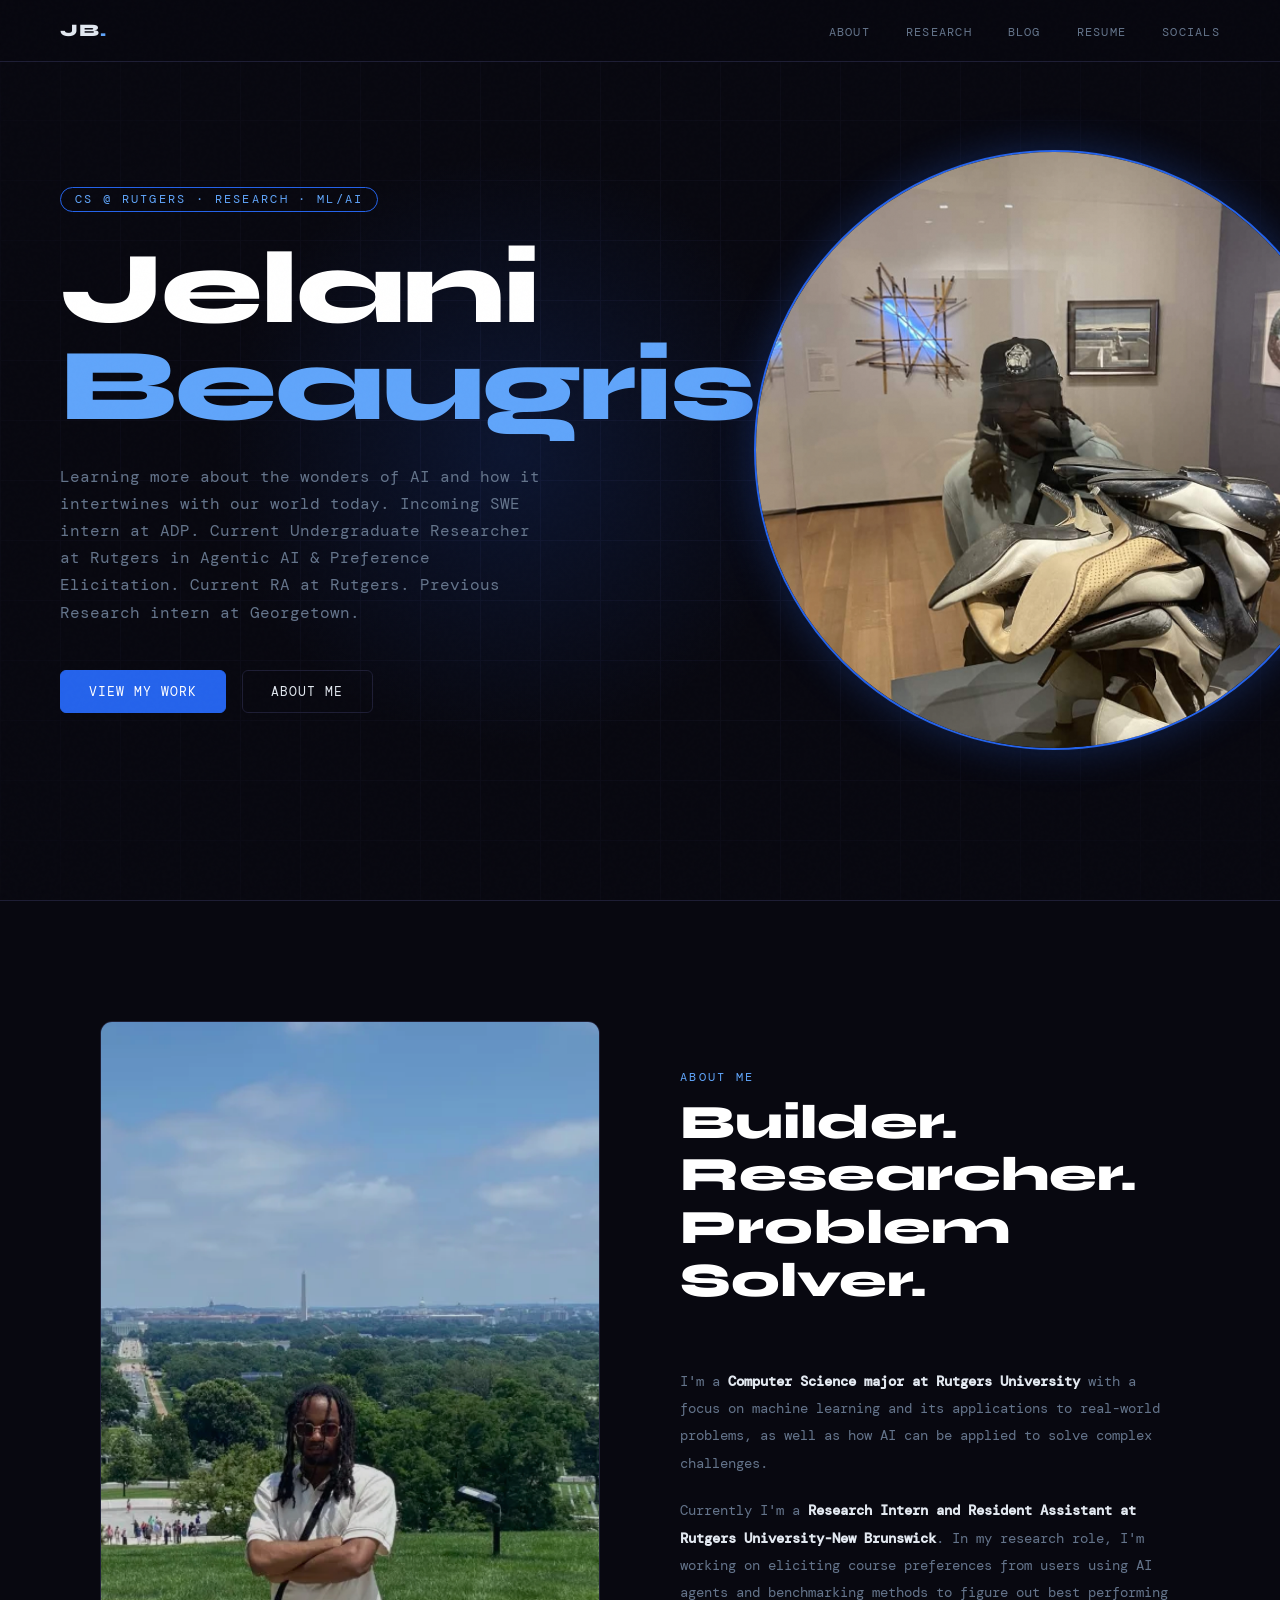
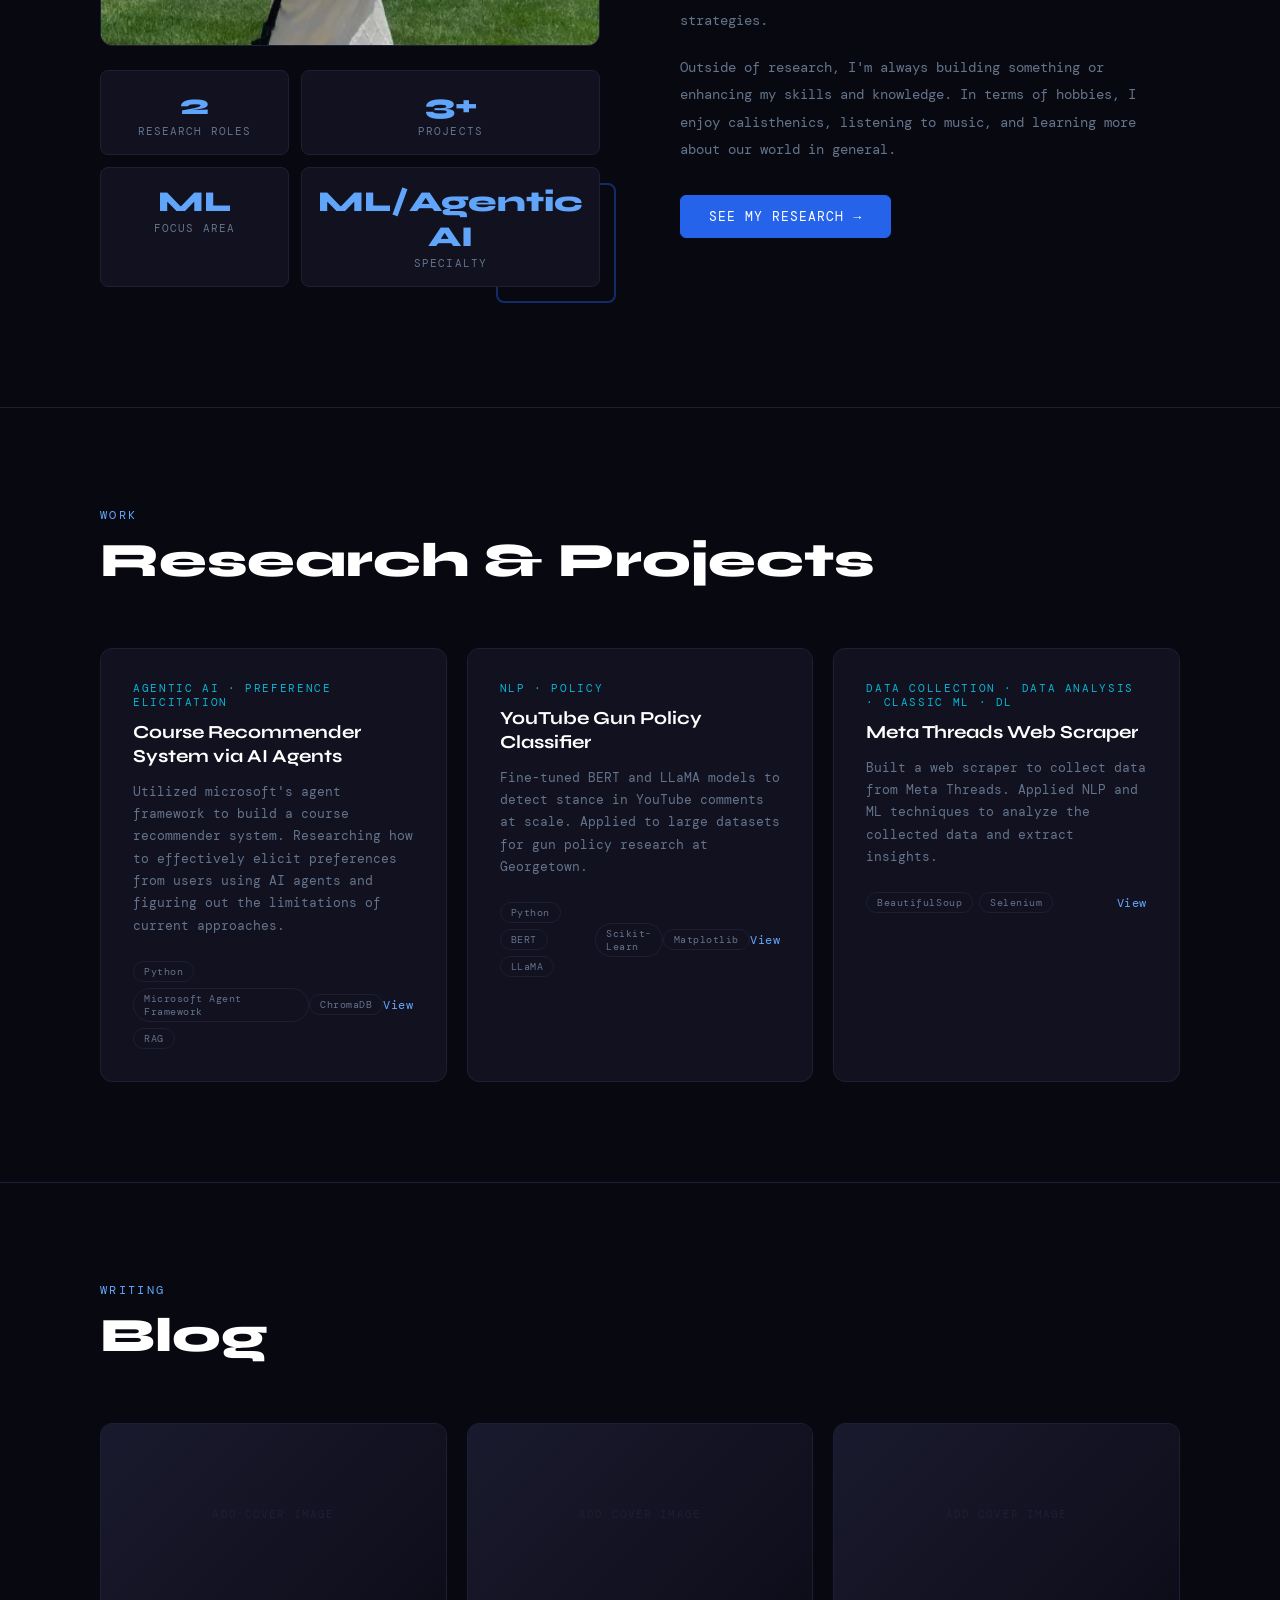
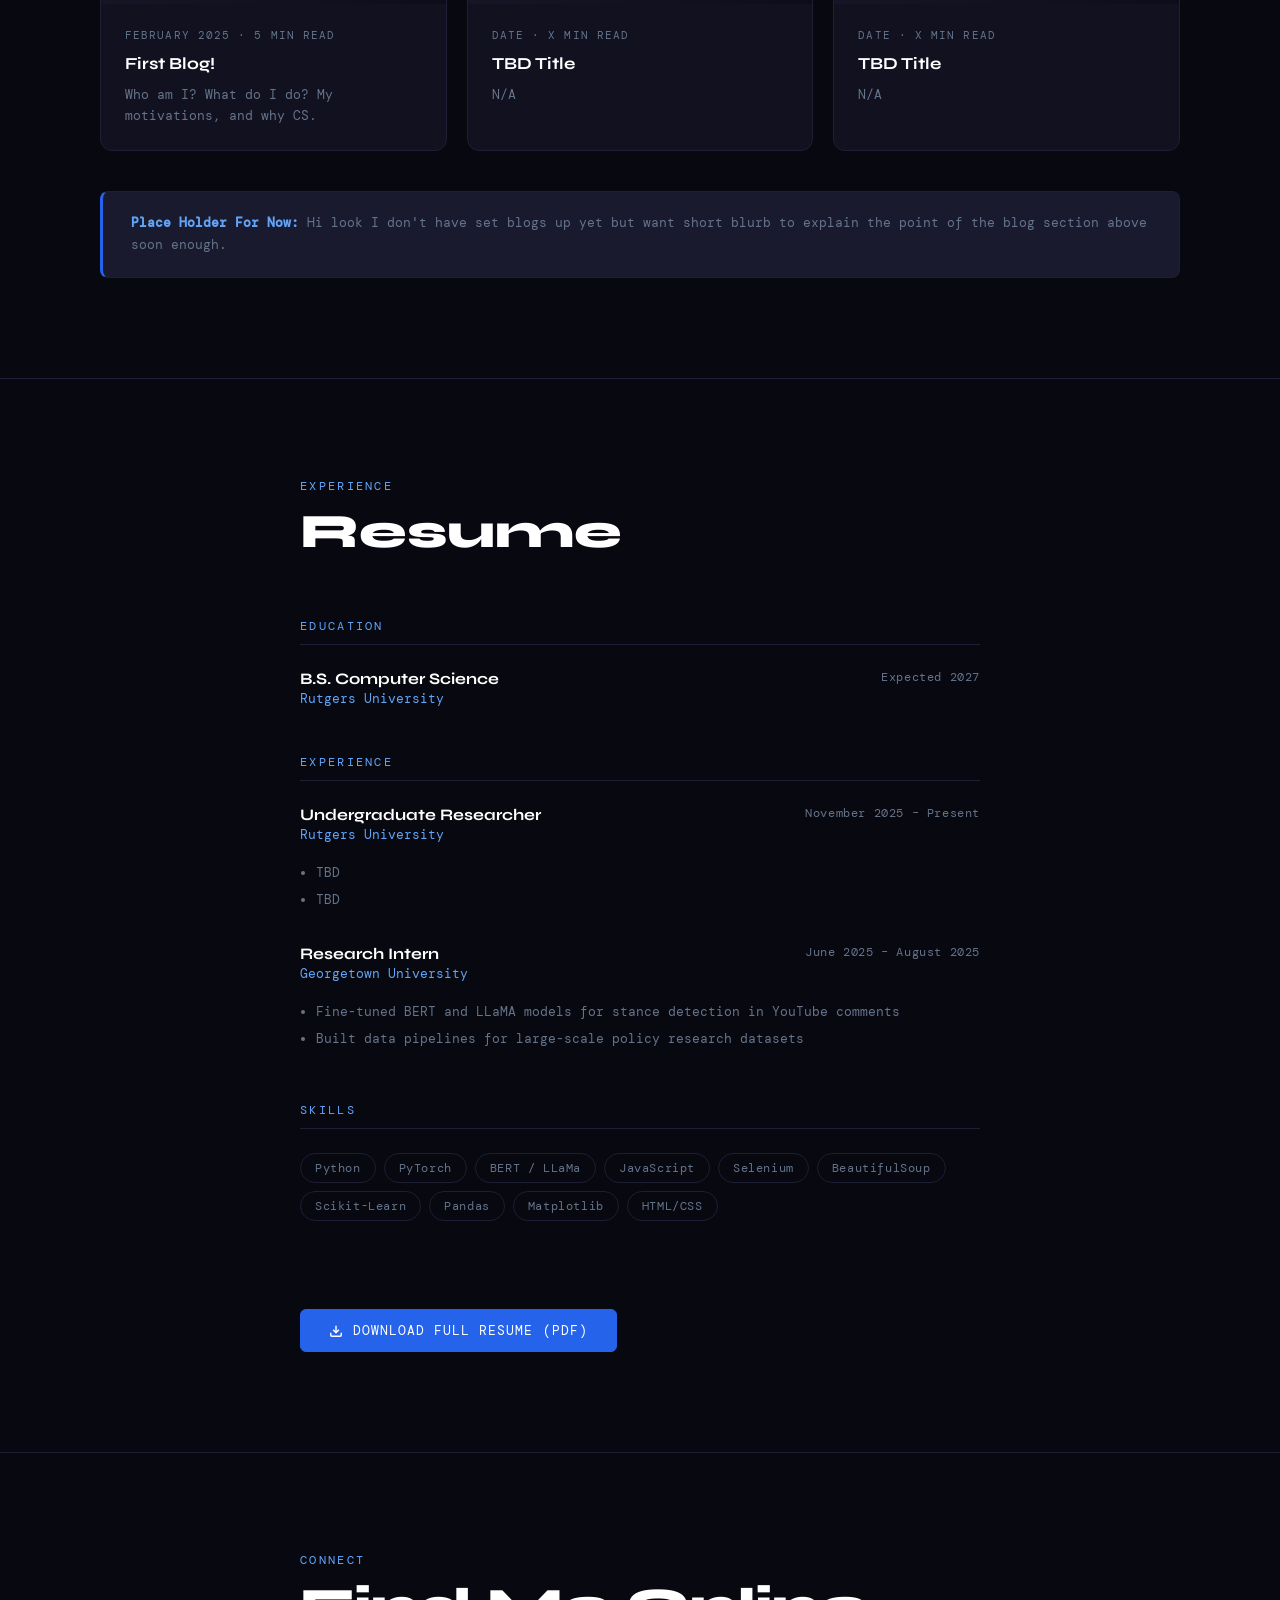
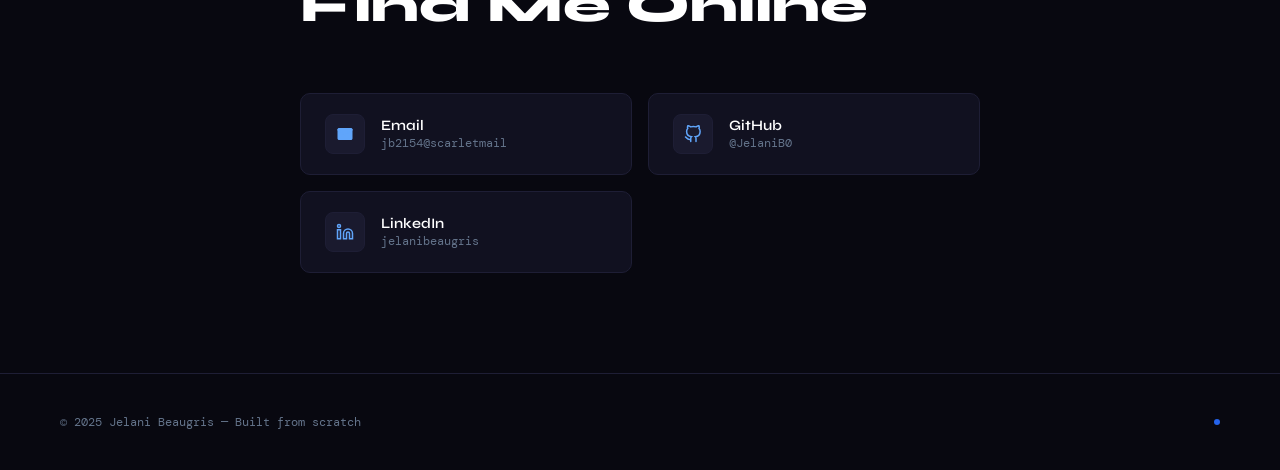
==== commit 13d2e2af: "updated website" ====
--- a/index.html
+++ b/index.html
@@ -41,6 +41,9 @@
         <a href="#about" class="btn btn-ghost">About Me</a>
       </div>
     </div>
+     <div class="hero-image">
+    <img src="secondiwebimg.jpg" alt="Jelani Beaugris">
+  </div>
   </section>
 
   <div class="divider"></div>
@@ -49,14 +52,7 @@
   <section id="about">
     <div class="about-visual">
       <div class="about-photo-frame">
-        <!-- REPLACE with your actual photo: <img src="me.jpg" alt="Jelani Beaugris"> -->
         <img src="websiteimg.png" alt="Jelani Beaugris">
-          <svg viewBox="0 0 24 24" fill="none" stroke="currentColor" stroke-width="1.5">
-            <path d="M20 21v-2a4 4 0 0 0-4-4H8a4 4 0 0 0-4 4v2"/>
-            <circle cx="12" cy="7" r="4"/>
-          </svg>
-          <span>ADD YOUR PHOTO HERE</span>
-        </div>
       </div>
       <div class="about-corner"></div>
       <div class="about-stats">
--- a/style.css
+++ b/style.css
@@ -84,6 +84,7 @@
   padding: 0 60px;
   position: relative;
   overflow: hidden;
+  justify-content: space-between;
 }
 
 .hero-grid-bg {
@@ -136,6 +137,24 @@
   letter-spacing: -0.02em;
   color: #fff;
   animation: fadeUp 0.8s 0.1s ease both;
+}
+
+.hero-image {
+  position: relative;
+  z-index: 2;
+  width: 600px;
+  height: 600px;
+  flex-shrink: 0;
+  margin-right: 60px;
+}
+
+.hero-image img {
+  width: 100%;
+  height: 100%;
+  object-fit: cover;
+  border-radius: 50%;
+  border: 2px solid var(--blue);
+  box-shadow: 0 0 40px rgba(37,99,235,0.3);
 }
 
 .hero-name .accent { color: var(--blue-light); }
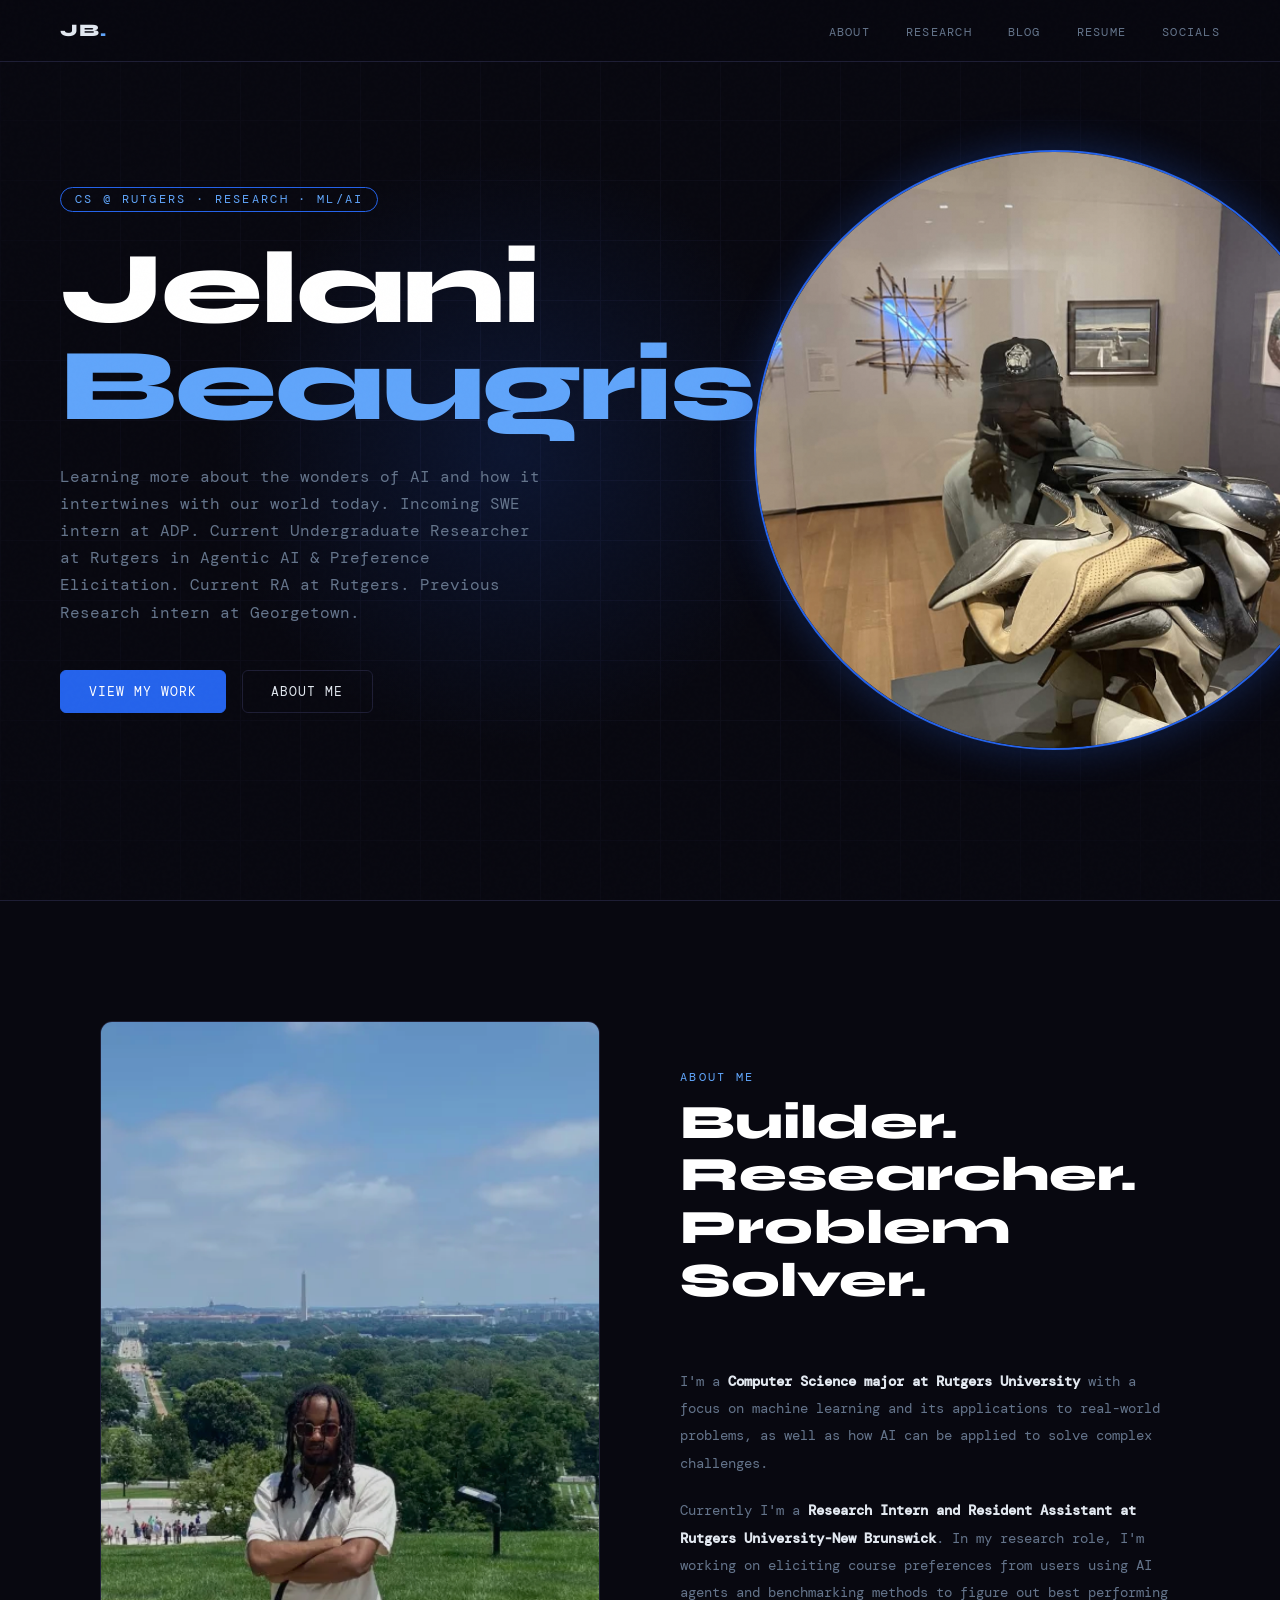
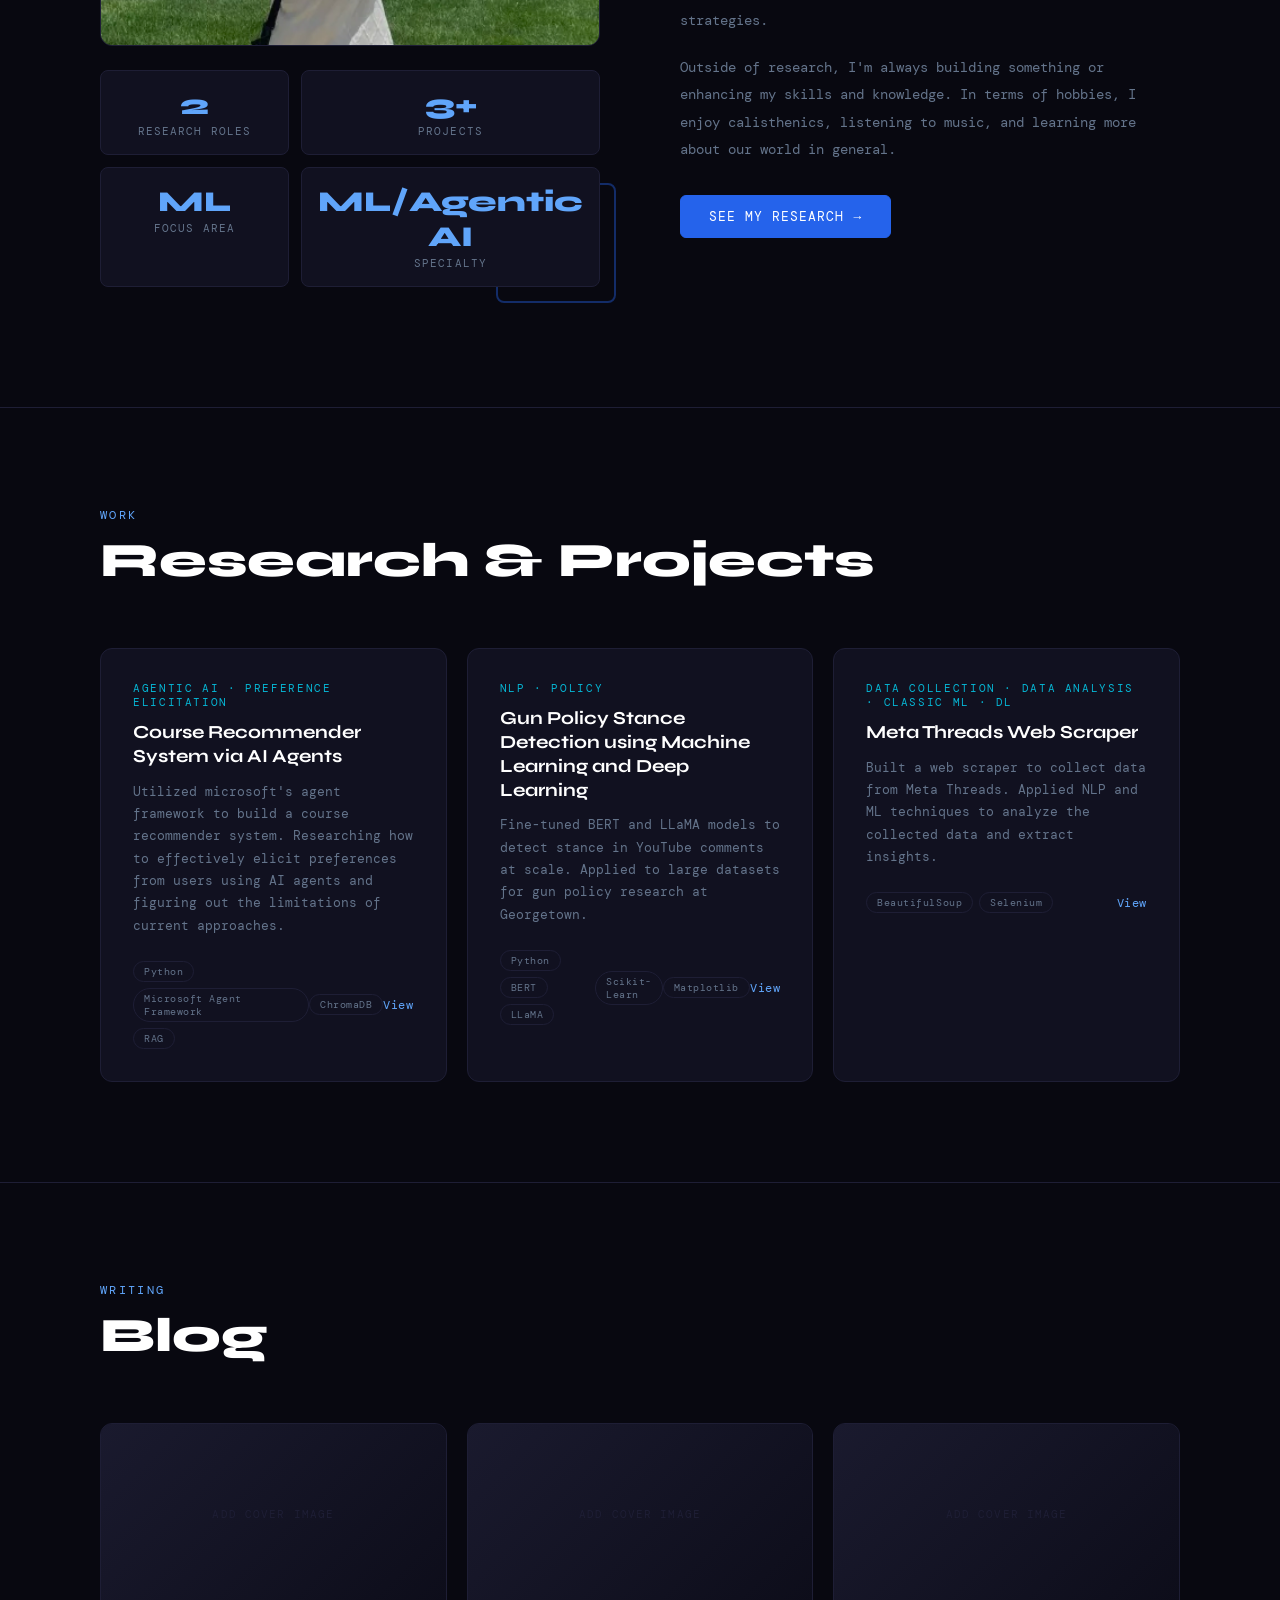
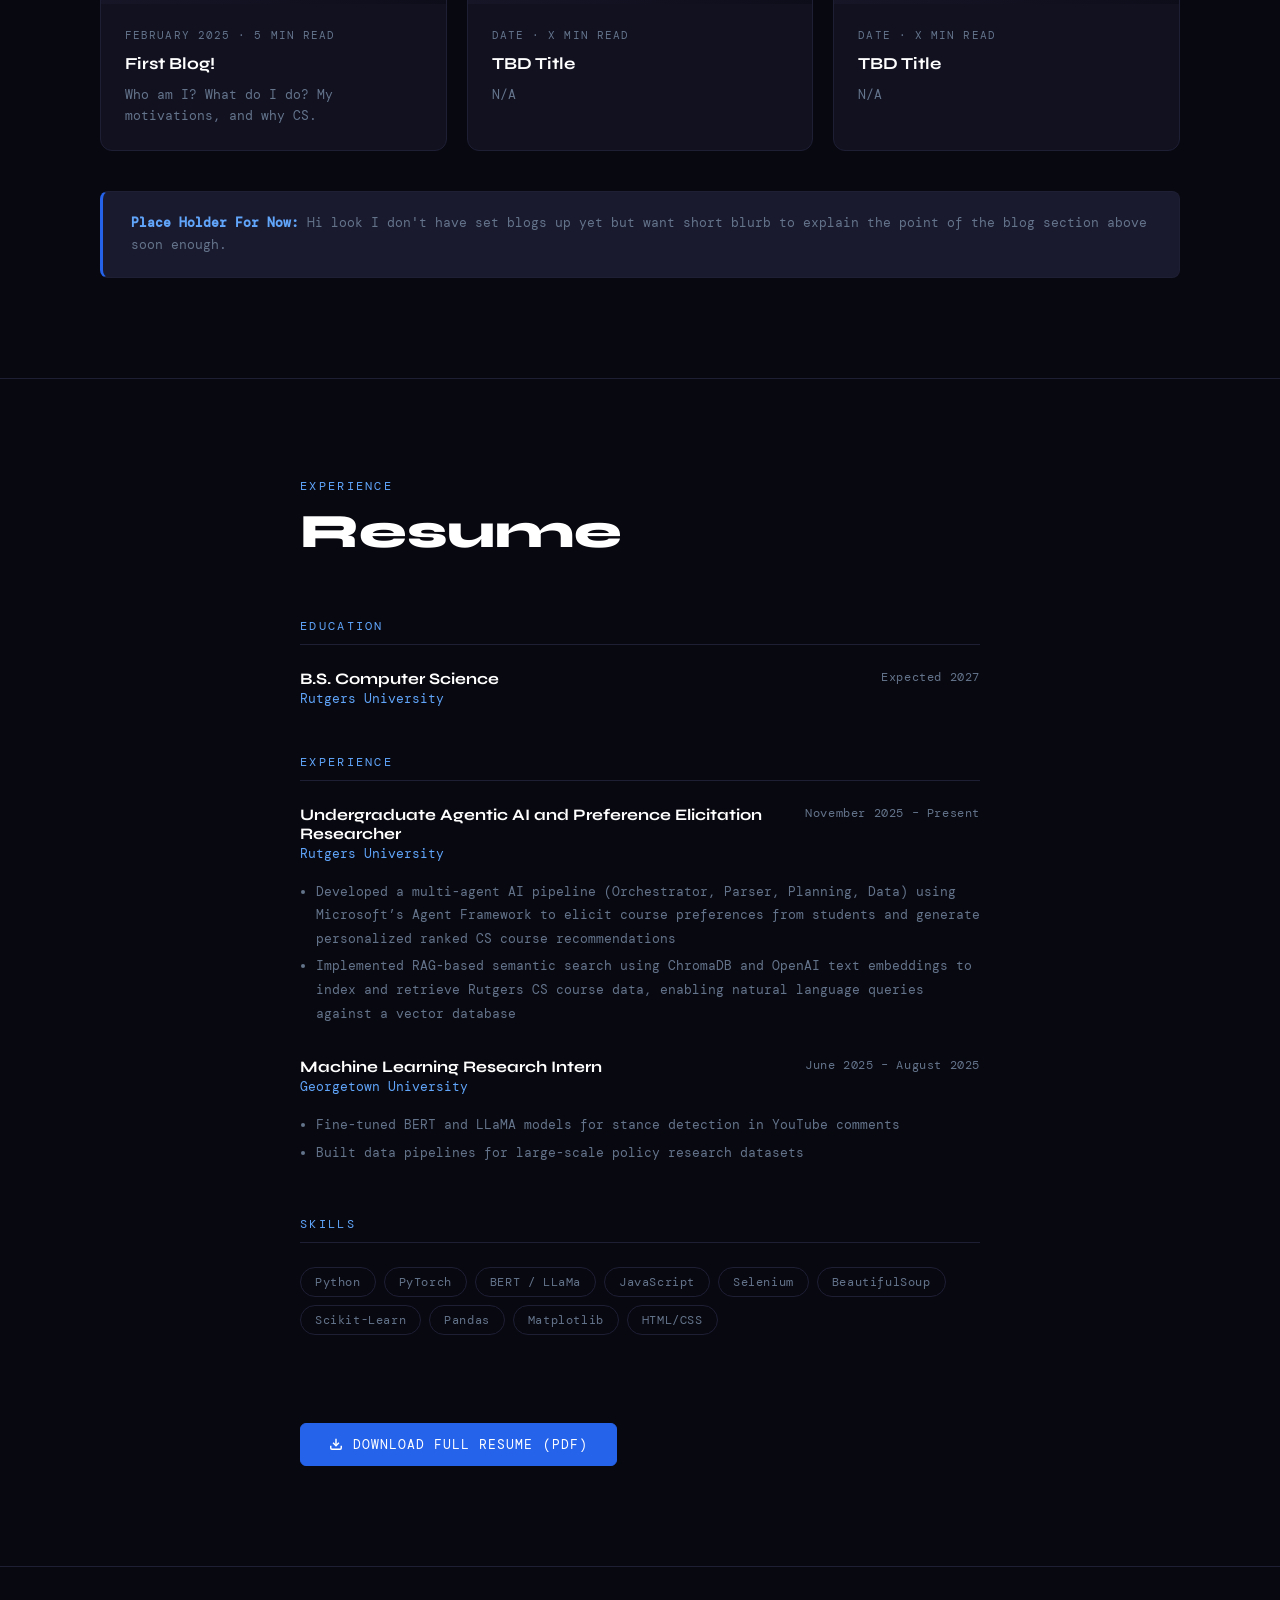
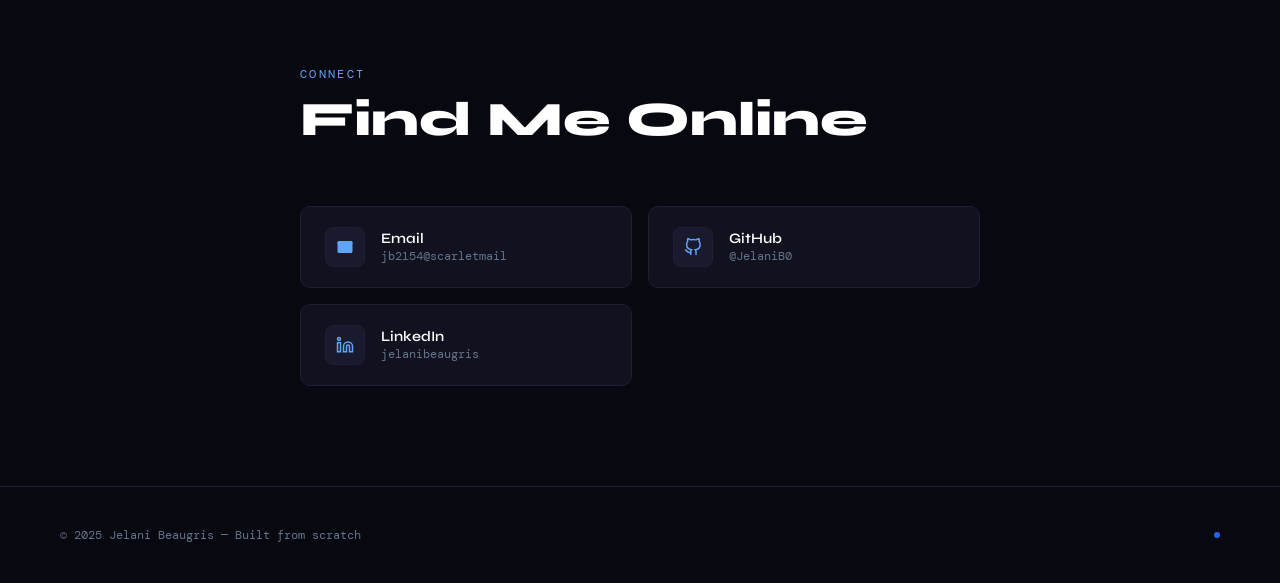
==== commit b3fd80d2: "added resume so its downloadable" ====
--- a/index.html
+++ b/index.html
@@ -91,7 +91,7 @@
       </a>
       <div class="project-card">
         <div class="project-tag">NLP · Policy</div>
-        <div class="project-title">YouTube Gun Policy Classifier</div>
+        <div class="project-title">Gun Policy Stance Detection using Machine Learning and Deep Learning</div>
         <div class="project-desc">Fine-tuned BERT and LLaMA models to detect stance in YouTube comments at scale. Applied to large datasets for gun policy research at Georgetown.</div>
         <div class="project-footer">
           <div class="project-chips"><span class="chip">Python</span><span class="chip">BERT</span><span class="chip">LLaMA</span></div><span class="chip">Scikit-Learn</span><span class="chip">Matplotlib</span>
@@ -163,15 +163,17 @@
     <div class="resume-section">
       <div class="resume-section-title">Experience</div>
       <div class="resume-entry">
-        <div><div class="resume-role">Undergraduate Researcher</div><div class="resume-place">Rutgers University</div></div>
+        <div><div class="resume-role">Undergraduate Agentic AI and Preference Elicitation Researcher</div><div class="resume-place">Rutgers University</div></div>
         <div class="resume-date">November 2025 – Present</div>
         <ul class="resume-bullets">
-          <li>TBD</li>
-          <li>TBD</li>
+          <li>Developed a multi-agent AI pipeline (Orchestrator, Parser, Planning, Data) using Microsoft’s Agent Framework to
+elicit course preferences from students and generate personalized ranked CS course recommendations</li>
+          <li>Implemented RAG-based semantic search using ChromaDB and OpenAI text embeddings to index and retrieve
+Rutgers CS course data, enabling natural language queries against a vector database</li>
         </ul>
       </div>
       <div class="resume-entry">
-        <div><div class="resume-role">Research Intern</div><div class="resume-place">Georgetown University</div></div>
+        <div><div class="resume-role">Machine Learning Research Intern</div><div class="resume-place">Georgetown University</div></div>
         <div class="resume-date">June 2025 – August 2025</div>
         <ul class="resume-bullets">
           <li>Fine-tuned BERT and LLaMA models for stance detection in YouTube comments</li>
@@ -194,7 +196,7 @@
         <span class="chip" style="font-size:0.75rem; padding:6px 14px;">HTML/CSS</span>
       </div>
     </div>
-    <a href="resume.pdf" target="_blank" class="btn btn-primary resume-download">
+    <a href="jelaniresume.pdf" target="_blank" class="btn btn-primary resume-download">
       <svg width="14" height="14" viewBox="0 0 24 24" fill="none" stroke="currentColor" stroke-width="2.5" style="flex-shrink:0">
         <path d="M21 15v4a2 2 0 0 1-2 2H5a2 2 0 0 1-2-2v-4"/>
         <polyline points="7 10 12 15 17 10"/>
--- a/style.css
+++ b/style.css
@@ -682,14 +682,72 @@
 
 /* ─── RESPONSIVE ─── */
 @media (max-width: 768px) {
+  /* NAV */
   nav { padding: 16px 24px; }
   .nav-links { display: none; }
-  #hero { padding: 0 24px; }
+
+  /* HERO */
+  #hero {
+    flex-direction: column;
+    justify-content: center;
+    align-items: flex-start;
+    padding: 100px 24px 60px;
+    gap: 40px;
+  }
+
+  .hero-name {
+    font-size: clamp(2.5rem, 12vw, 4rem);
+  }
+
+  .hero-subtitle {
+    font-size: 0.85rem;
+  }
+
+  .hero-image {
+    width: 260px;
+    height: 260px;
+    margin-right: 0;
+    align-self: center;
+  }
+
+  /* ABOUT */
   #about {
     grid-template-columns: 1fr;
     padding: 80px 24px;
     gap: 48px;
   }
+
+  /* SECTIONS */
   section { padding: 80px 24px; }
-  footer { padding: 32px 24px; flex-direction: column; gap: 16px; text-align: center; }
+
+  /* PROJECTS & BLOG */
+  .projects-grid {
+    grid-template-columns: 1fr;
+  }
+
+  .blog-grid {
+    grid-template-columns: 1fr;
+  }
+
+  /* SOCIALS */
+  .socials-grid {
+    grid-template-columns: 1fr;
+  }
+
+  /* RESUME */
+  .resume-entry {
+    grid-template-columns: 1fr;
+  }
+
+  .resume-date {
+    text-align: left;
+  }
+
+  /* FOOTER */
+  footer {
+    padding: 32px 24px;
+    flex-direction: column;
+    gap: 16px;
+    text-align: center;
+  }
 }
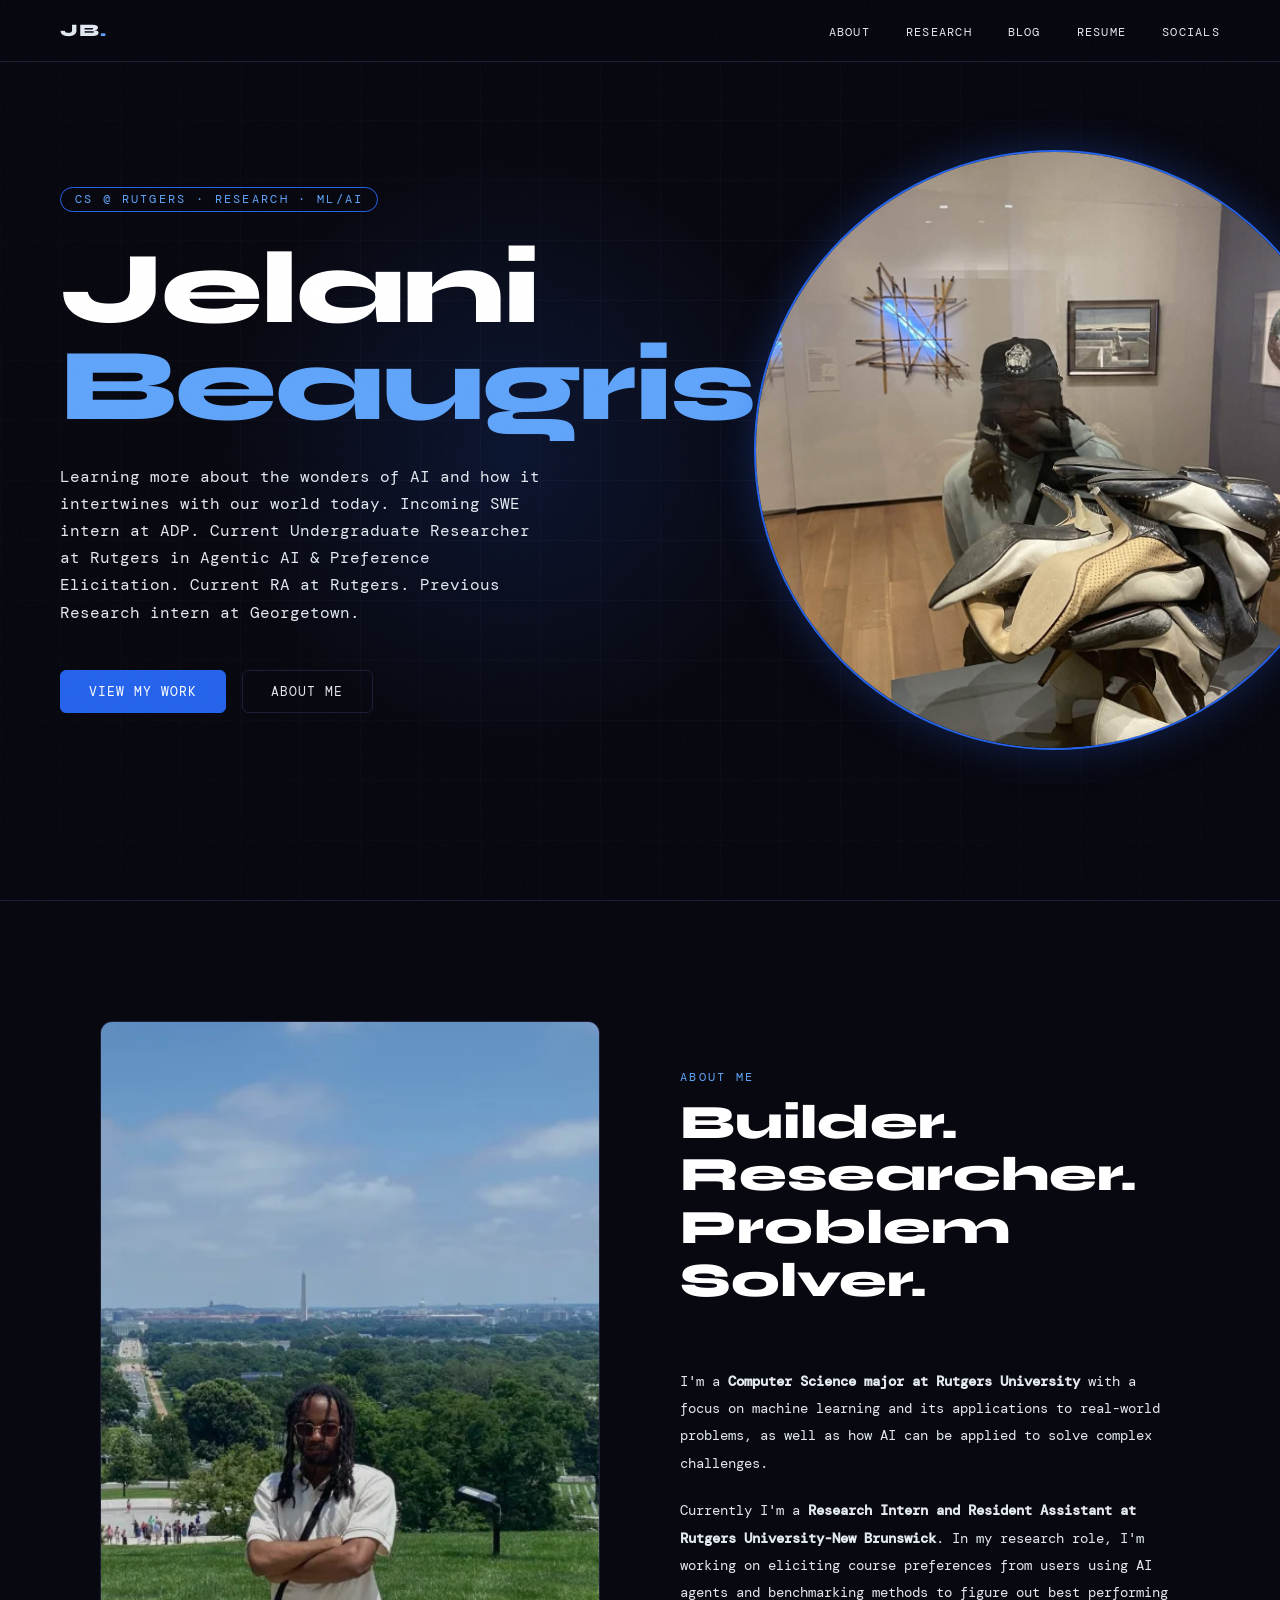
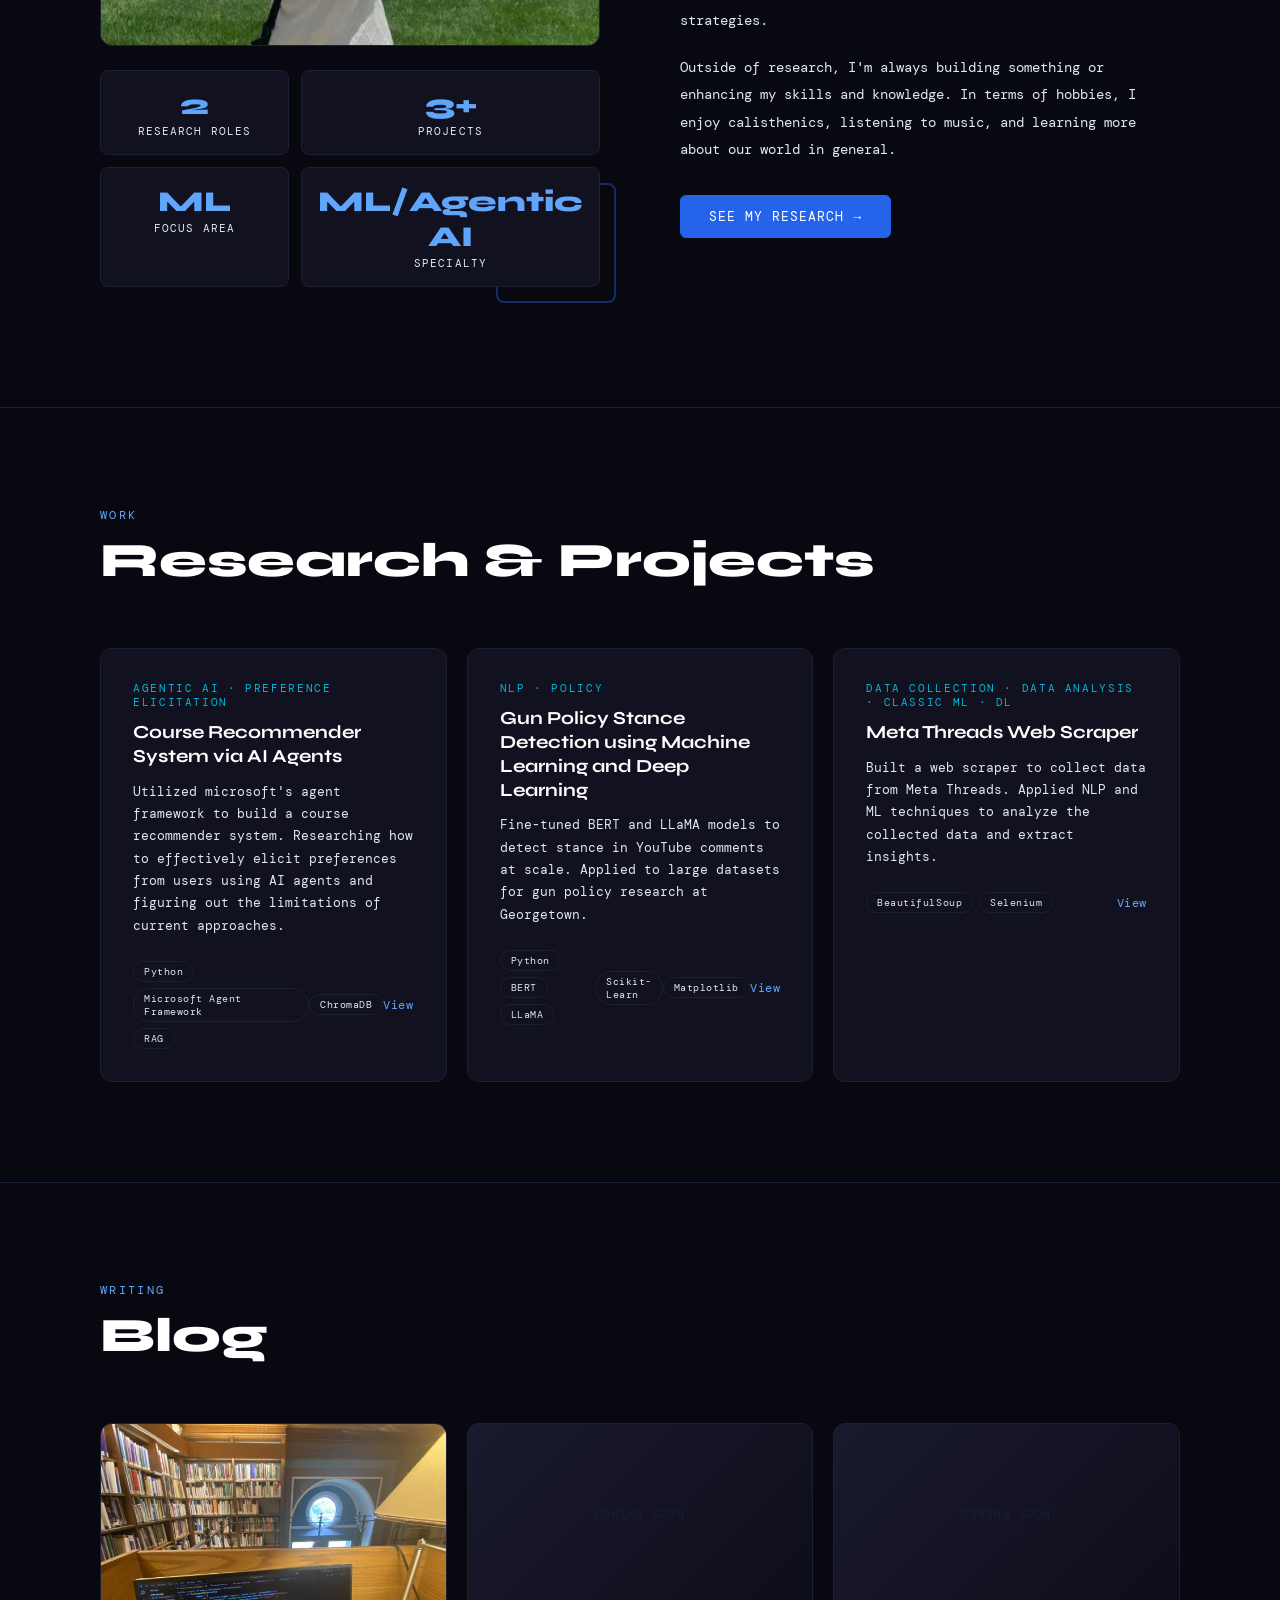
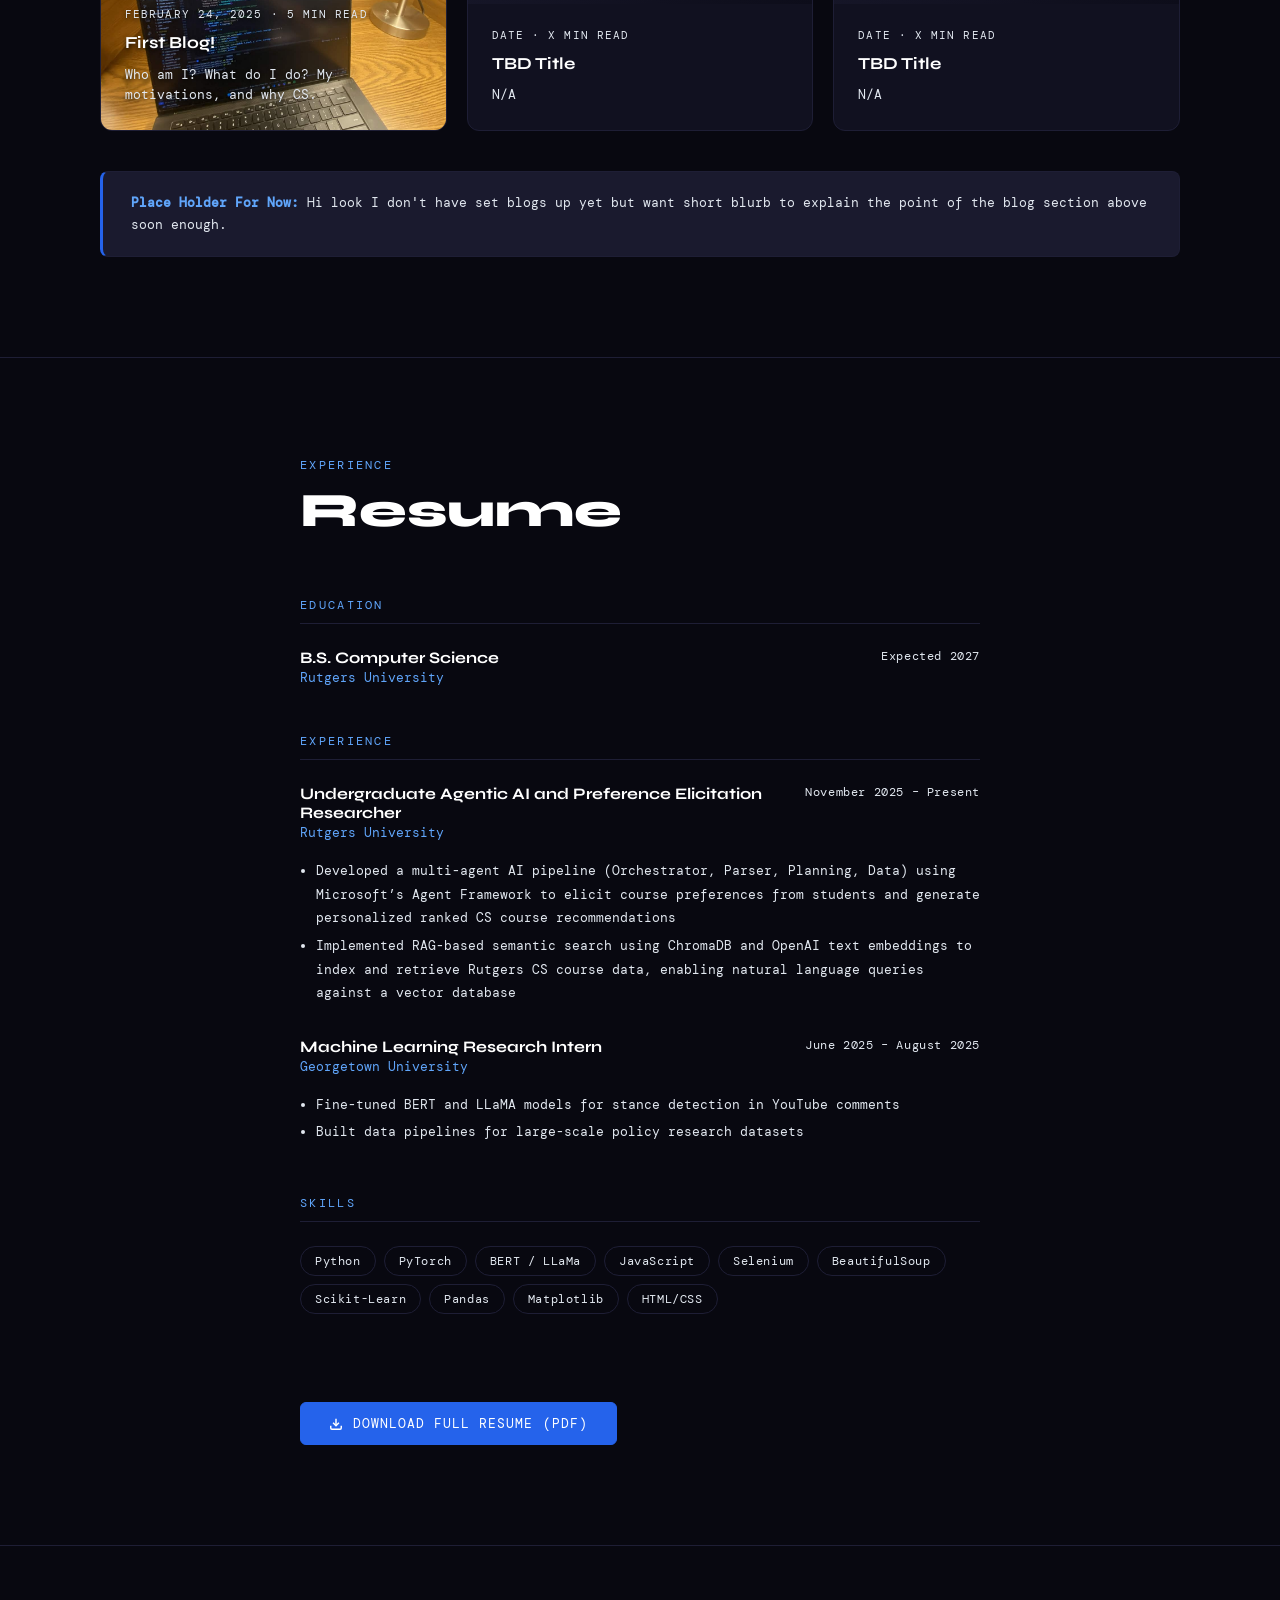
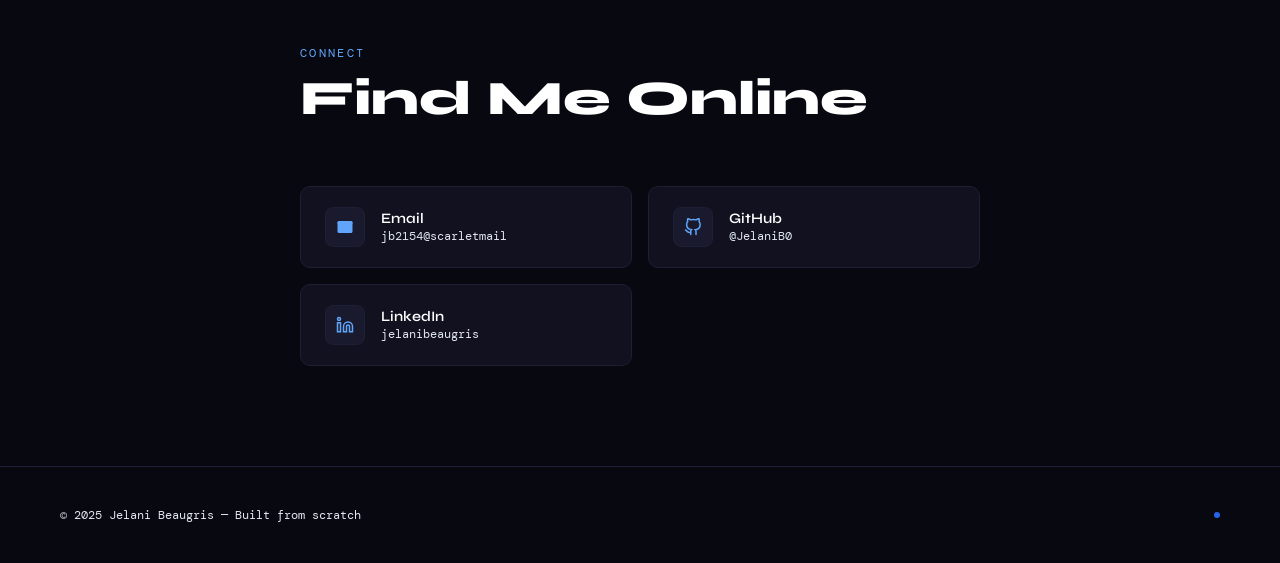
==== commit 4d819802: "Added blog functionality" ====
--- a/index.html
+++ b/index.html
@@ -117,16 +117,16 @@
     <div class="section-label">Writing</div>
     <h2 class="section-title">Blog</h2>
     <div class="blog-grid">
-      <a href="blog/post-1.html" class="blog-card">
-        <div class="blog-img"><span>ADD COVER IMAGE</span></div>
-        <div class="blog-body">
-          <div class="blog-meta">February 2025 · 5 min read</div>
+      <a href="blog/post-1.html" class="blog-card full-cover-card">
+        <img src="blog1.jpg" alt="Code on laptop" class="cover-image">
+        <div class="cover-text">
+          <div class="blog-meta">February 24, 2025 · 5 MIN READ</div>
           <div class="blog-title">First Blog!</div>
-          <div class="blog-excerpt">Who am I? What do I do? My motivations, and why CS. </div>
-        </div>
-      </a>
+          <div class="blog-excerpt">Who am I? What do I do? My motivations, and why CS.</div>
+        </div>
+    </a>
       <a href="blog/post-2.html" class="blog-card">
-        <div class="blog-img"><span>ADD COVER IMAGE</span></div>
+        <div class="blog-img"><span>COMING SOON</span></div>
         <div class="blog-body">
           <div class="blog-meta">Date · X min read</div>
           <div class="blog-title">TBD Title</div>
@@ -134,7 +134,7 @@
         </div>
       </a>
       <a href="blog/post-3.html" class="blog-card">
-        <div class="blog-img"><span>ADD COVER IMAGE</span></div>
+        <div class="blog-img"><span>COMING SOON</span></div>
         <div class="blog-body">
           <div class="blog-meta">Date · X min read</div>
           <div class="blog-title">TBD Title</div>
--- a/style.css
+++ b/style.css
@@ -8,7 +8,7 @@
   --blue-light: #60a5fa;
   --cyan: #06b6d4;
   --text: #e2e8f0;
-  --muted: #64748b;
+  --muted: ##cbd5e1;
   --faint: #1a1a2e;
 }
 
@@ -670,6 +670,45 @@
   animation: pulse 2s infinite;
 }
 
+/* Card structure */
+.full-cover-card {
+  position: relative;
+  min-height: 280px; 
+  display: flex;
+  align-items: flex-end; 
+  padding: 0; 
+  overflow: hidden; 
+  border-radius: 12px; /* Keeps your rounded corners */
+}
+
+/* The image (bright by default) */
+.cover-image {
+  position: absolute;
+  top: 0; 
+  left: 0;
+  width: 100%; 
+  height: 100%;
+  object-fit: cover; 
+  z-index: 1;
+  /* This makes the dimming effect smooth instead of instant */
+  transition: filter 0.3s ease; 
+}
+
+/* THE HOVER EFFECT: Dims the image to 30% brightness when the mouse is over the card */
+.full-cover-card:hover .cover-image {
+  filter: brightness(0.3); 
+}
+
+/* The text on top */
+.cover-text {
+  position: relative;
+  z-index: 2;
+  width: 100%;
+  padding: 24px;
+  /* Pro-tip: A slight drop shadow on the text ensures you can still read it a little bit BEFORE you hover! */
+  text-shadow: 0 2px 4px rgba(0, 0, 0, 0.8);
+}
+
 @keyframes pulse {
   0%, 100% { opacity: 1; box-shadow: 0 0 0 0 rgba(37,99,235,0.4); }
   50% { opacity: 0.7; box-shadow: 0 0 0 6px rgba(37,99,235,0); }
@@ -709,6 +748,7 @@
     margin-right: 0;
     align-self: center;
   }
+  
 
   /* ABOUT */
   #about {
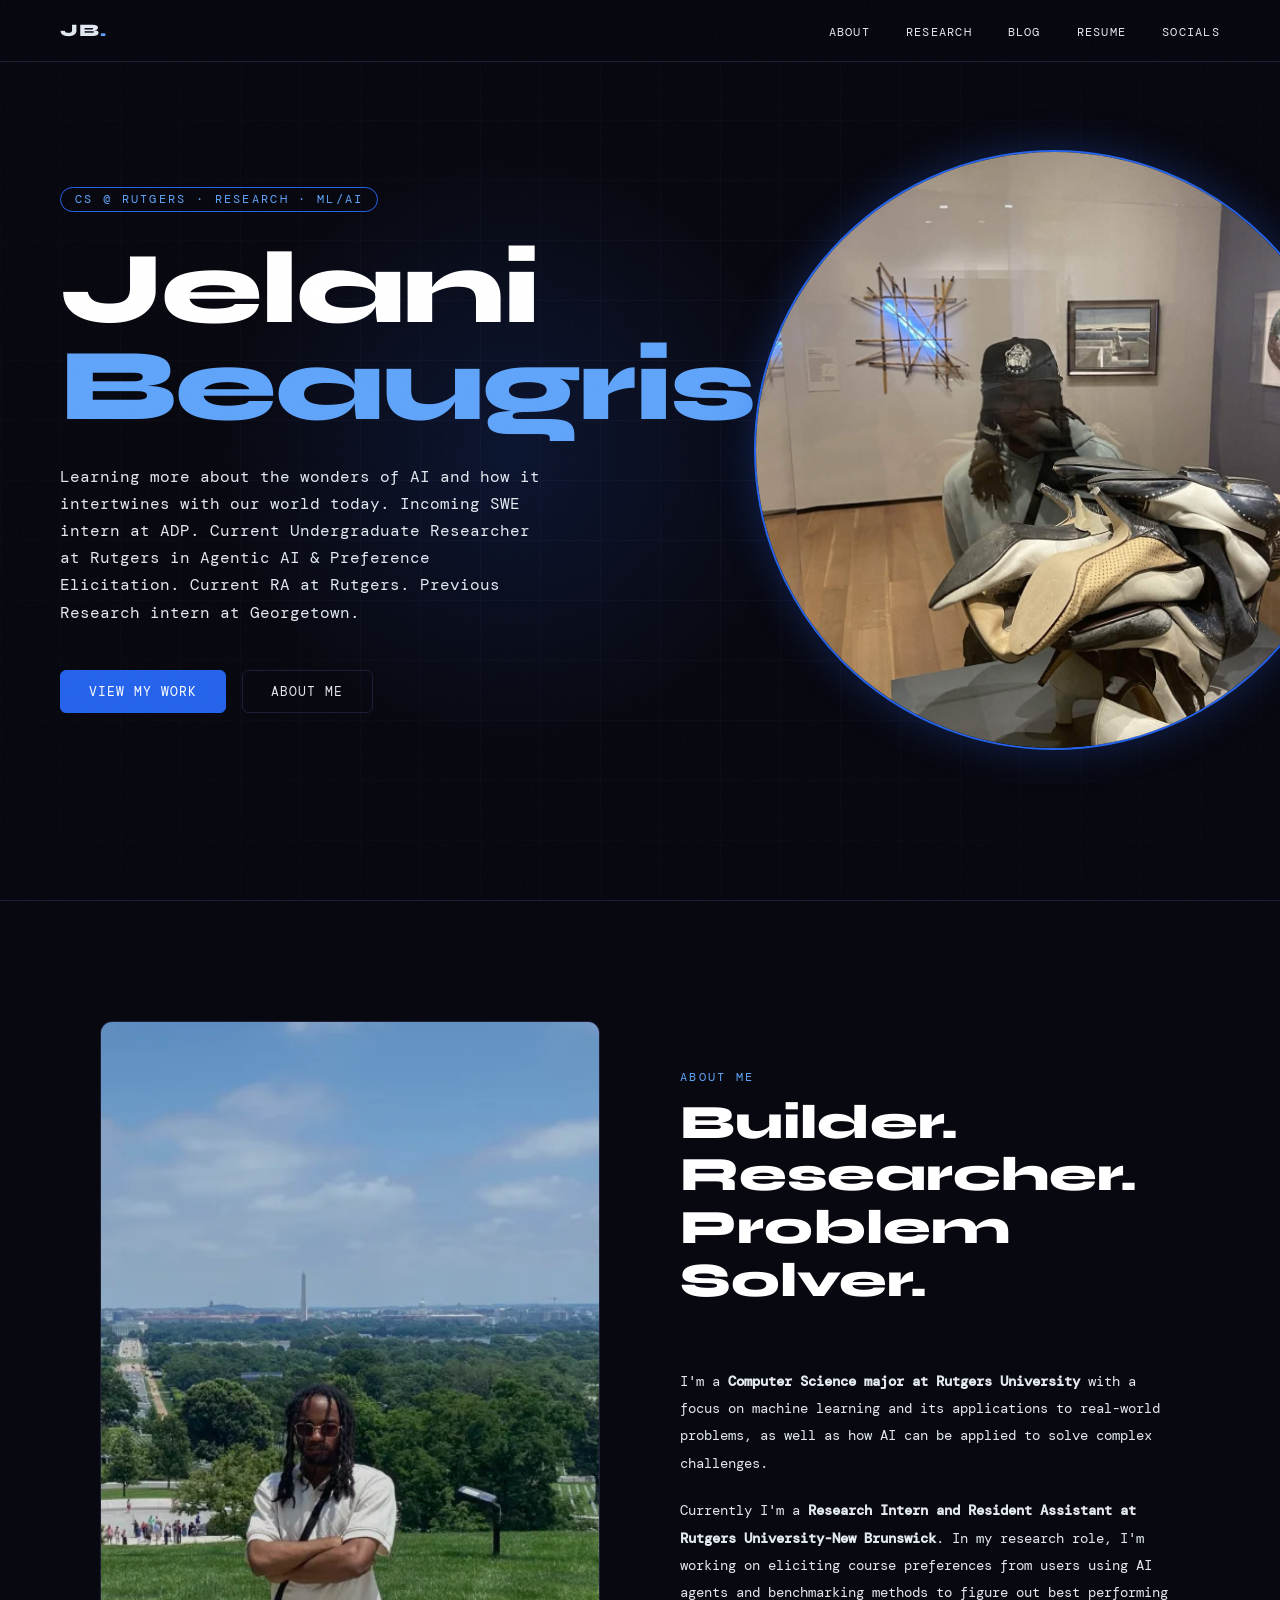
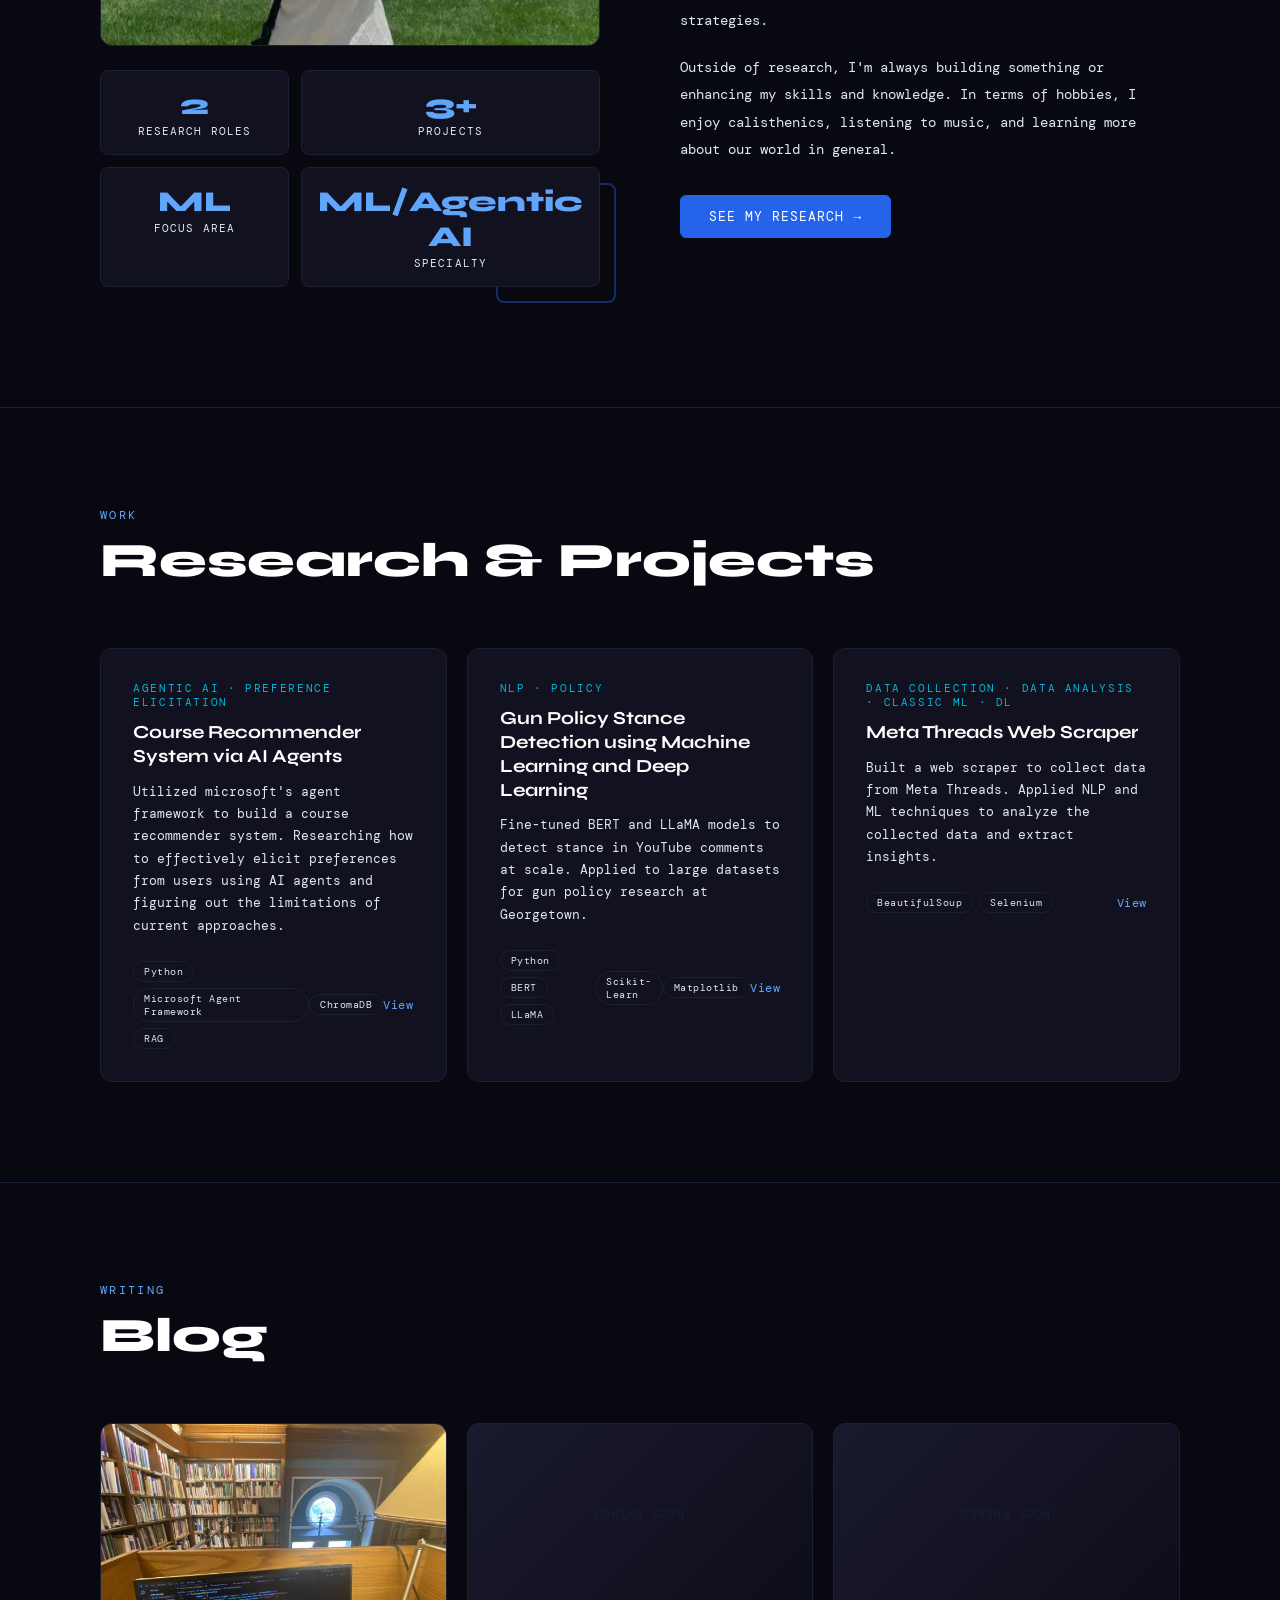
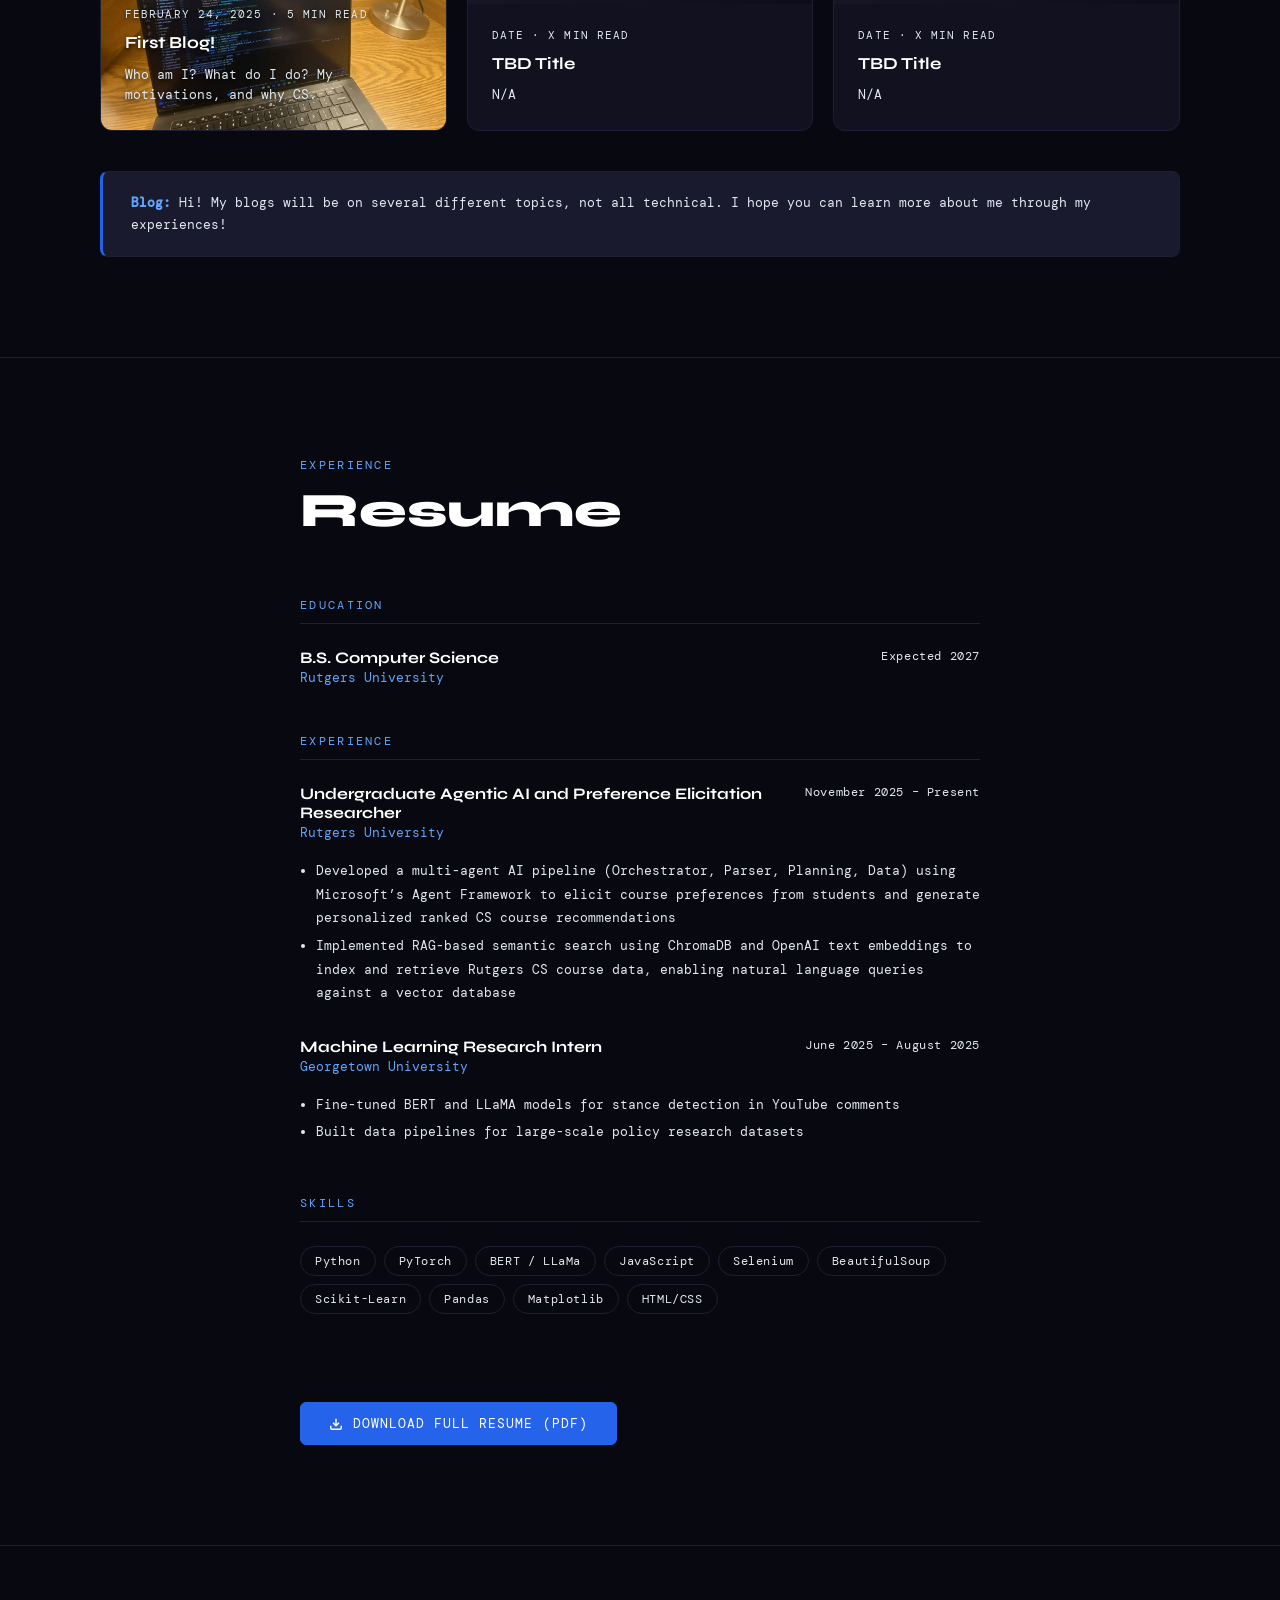
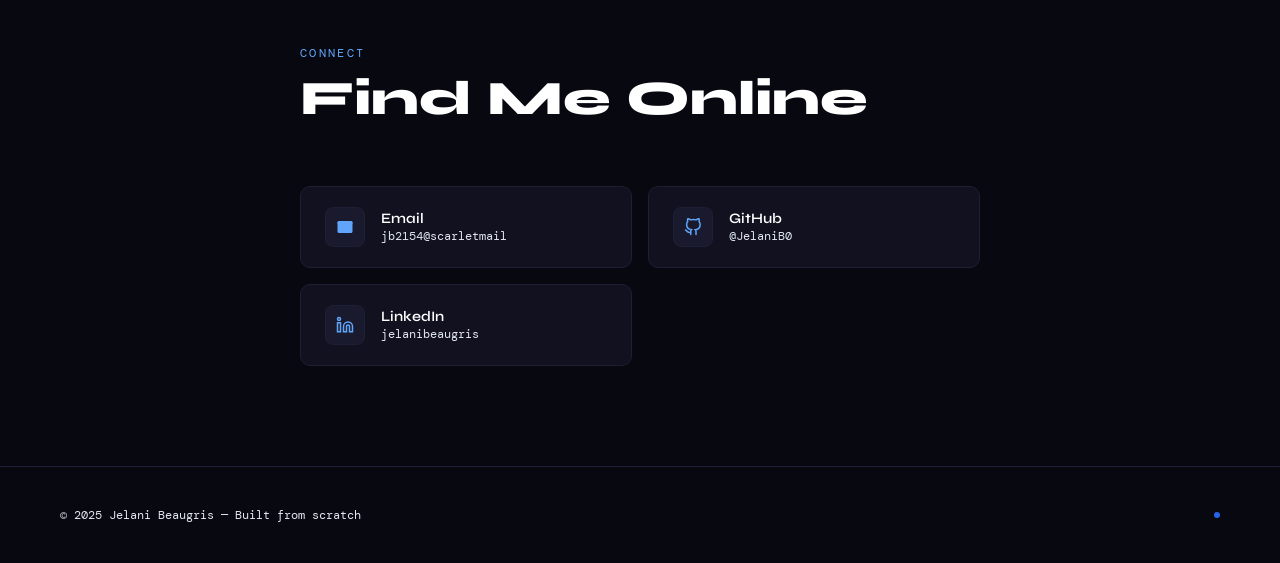
==== commit c4a20952: "one last update" ====
--- a/index.html
+++ b/index.html
@@ -143,7 +143,7 @@
       </a>
     </div>
     <div class="blog-note">
-      <strong>Place Holder For Now:</strong> Hi look I don't have set blogs up yet but want short blurb to explain the point of the blog section above soon enough. 
+      <strong>Blog:</strong> Hi! My blogs will be on several different topics, not all technical. I hope you can learn more about me through my experiences!
     </div>
   </section>
 
